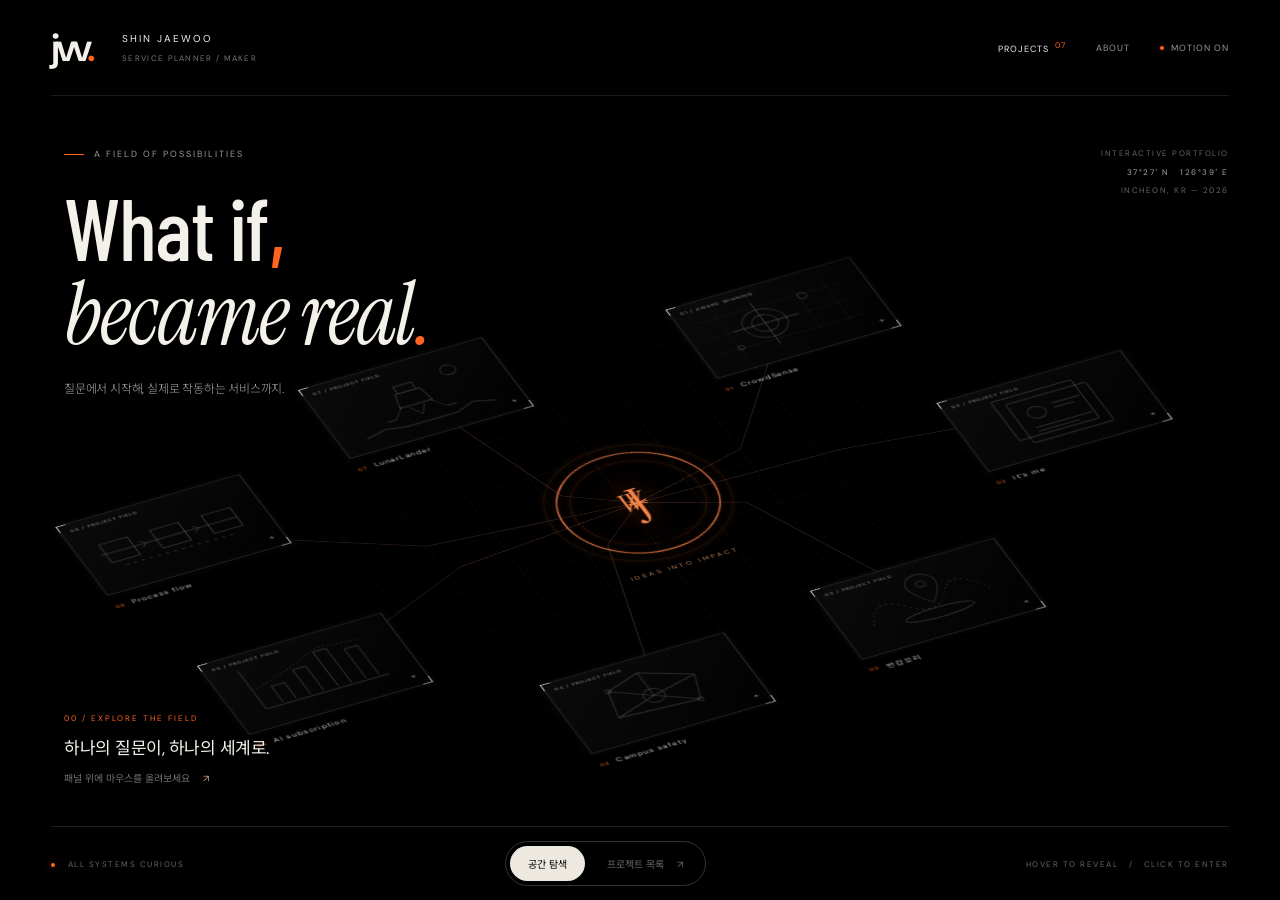
==== index.html @ 548f3f2b "Update monogram to jvv" ====
<!doctype html>
<html lang="ko">
<head><meta charset="UTF-8"><meta name="viewport" content="width=device-width,initial-scale=1"><meta name="theme-color" content="#000000"><meta name="description" content="신재우의 서비스 기획 세계. 질문에서 시작해 실제 서비스로 연결되는 일곱 개의 프로젝트."><title>JAEWOO — Field of possibilities</title><link rel="stylesheet" href="./style.css"></head>
<body>
<header><a class="identity" href="./" aria-label="신재우 홈">jvv<span class="identity-dot">.</span></a><div class="nameplate">SHIN JAEWOO<span>SERVICE PLANNER / MAKER</span></div><nav><button class="nav-active" id="world-button">PROJECTS <sup>07</sup></button><button id="about-button">ABOUT</button><button id="motion" aria-label="애니메이션 일시정지" aria-pressed="false"><i></i><span>MOTION ON</span></button></nav></header>
<main id="universe">
<div class="intro"><p class="eyebrow"><span></span> A FIELD OF POSSIBILITIES</p><h1>What if<span class="comma">,</span><br><em>became real<span class="period">.</span></em></h1><p class="intro-ko">질문에서 시작해, 실제로 작동하는 서비스까지.</p></div>
<div class="world-meta"><span>INTERACTIVE PORTFOLIO</span><b>37°27′ N &nbsp; 126°39′ E</b><span>INCHEON, KR — 2026</span></div>
<div class="spatial-scene" id="spatial-scene" aria-label="일곱 프로젝트가 연결된 공간. 프로젝트에 마우스를 올리거나 선택해 탐색하세요.">
<div class="scene-camera"><div class="floor" id="floor"><div class="floor-grid"></div><svg class="connections" viewBox="0 0 1400 900" aria-hidden="true"></svg><div class="core" aria-hidden="true"><div class="core-ring ring-a"></div><div class="core-ring ring-b"></div><div class="core-ring ring-c"></div><div class="core-center">J<span>W</span></div><div class="core-caption">IDEAS INTO IMPACT</div></div><div id="nodes"></div></div></div>
<div class="scene-vignette" aria-hidden="true"></div>
</div>
<div class="hover-caption" aria-live="polite"><span class="caption-index">00 / EXPLORE THE FIELD</span><span class="caption-title">하나의 질문이, 하나의 세계로.</span><span class="caption-help">패널 위에 마우스를 올려보세요 <b>↗</b></span></div>
<div class="world-bottom"><span class="coordinate"><i></i> ALL SYSTEMS CURIOUS</span><div class="view-switch" aria-label="프로젝트 보기"><button class="selected" id="spatial-view" aria-pressed="true">공간 탐색</button><button id="index-view" aria-pressed="false">프로젝트 목록 <span>↗</span></button></div><span class="bottom-note">HOVER TO REVEAL &nbsp; / &nbsp; CLICK TO ENTER</span></div>
<section id="index-panel" hidden aria-label="프로젝트 목록"><div class="index-heading"><span>SELECT A WORLD</span><span>07 PROJECTS</span></div><div id="index-list"></div></section>
</main>
<dialog id="project-dialog"><div class="dialog-top"><a class="identity" href="./" aria-label="홈">jvv<span class="identity-dot">.</span></a><span id="detail-channel"></span><button class="close" aria-label="프로젝트 닫기">CLOSE <b>×</b></button></div><div class="detail-layout"><div class="detail-visual"><div class="detail-screen"><canvas id="detail-canvas" width="960" height="540" aria-label="프로젝트 모션 데모"></canvas></div><span class="detail-visual-caption">PROJECT MOTION STUDY <span>ILLUSTRATIVE DEMO · 재구성된 화면</span></span></div><div class="detail-content"><span id="detail-status"></span><h2 id="detail-title"></h2><p id="detail-question"></p><p id="detail-description"></p><div id="detail-metric"></div><div id="detail-tags"></div><a id="detail-link" target="_blank" rel="noopener noreferrer">프로젝트 전체 기록 읽기 <span>↗</span></a></div></div><div class="detail-bottom"><button id="prev-project">← PREVIOUS</button><span id="detail-count"></span><button id="next-project">NEXT WORLD →</button></div></dialog>
<dialog id="about-dialog"><button class="close" aria-label="소개 닫기">CLOSE <b>×</b></button><p class="eyebrow">THE MIND BEHIND THE FIELD</p><h2>질문하는 기획자.<br><em>끝까지 만드는 사람.</em></h2><p>신재우 · 인하대학교 산업경영공학과</p><p>데이터로 문제를 정의하고, 서비스로 답을 만듭니다.<br>기획과 설계에서 개발, 배포, 운영까지.<br>사용자에게 닿는 순간까지 직접 이어갑니다.</p><div class="about-process">DEFINE <span>↗</span> DESIGN <span>↗</span> BUILD <span>↗</span> LEARN</div></dialog>
<script src="./scenes.js"></script><script src="./app.js"></script>
</body></html>
---- style.css ----
@import url('https://fonts.googleapis.com/css2?family=Barlow+Condensed:wght@400;500;600;700&family=DM+Sans:wght@400;500;600;700&family=Instrument+Serif:ital@0;1&family=Noto+Sans+KR:wght@300;400;500;600&display=swap');
:root{--orange:#ff651f;--gold:#dfb777;--white:#f4f1eb;--muted:#777;--world-scale:1;--rx:0deg;--ry:0deg}*{box-sizing:border-box}body{margin:0;background:#000;color:var(--white);font-family:'DM Sans','Noto Sans KR',sans-serif;overflow:hidden}button,a{-webkit-tap-highlight-color:transparent}button{color:inherit;font:inherit;cursor:pointer}button:focus-visible,a:focus-visible{outline:1px solid var(--orange);outline-offset:6px}button{background:none;border:0}a{color:inherit;text-decoration:none}::selection{background:var(--orange);color:#000}[hidden]{display:none!important}header{height:96px;position:absolute;top:0;left:4%;right:4%;display:flex;align-items:center;z-index:30;border-bottom:1px solid #ffffff19}.identity{font-family:'DM Sans',sans-serif;font-size:39px;letter-spacing:-4px;font-weight:600;line-height:1}.identity-star{font-size:30px;display:inline-block;position:relative;top:2px;margin:0 1px}.identity-dot{color:var(--orange)}.nameplate{font-size:10px;letter-spacing:2px;margin-left:30px}.nameplate span{font-size:8px;letter-spacing:1.3px;display:block;color:#777;margin-top:8px}nav{display:flex;align-items:center;gap:30px;margin-left:auto}nav button{font-size:9px;letter-spacing:1px;padding:10px 0;color:#999}nav .nav-active{color:#eee}nav sup{color:var(--orange);font-size:8px;margin-left:3px}#motion{display:flex;align-items:center;gap:7px}#motion i,.coordinate i{display:inline-block;width:4px;height:4px;border-radius:50%;background:var(--orange);box-shadow:0 0 8px #ff651f88}#universe{height:100svh;min-height:700px;position:relative;overflow:hidden}.intro{position:absolute;top:139px;left:5%;z-index:5;pointer-events:none}.eyebrow{font-size:9px;letter-spacing:2px;color:#999;display:flex;align-items:center;gap:10px}.eyebrow>span{height:1px;width:20px;background:var(--orange)}h1{font-family:'Barlow Condensed',sans-serif;font-size:clamp(65px,6.8vw,112px);line-height:.95;font-weight:500;letter-spacing:-1.5px;margin:25px 0 19px}h1 em{font-family:'Instrument Serif',serif;font-weight:400;letter-spacing:-2px}.comma,.period{color:var(--orange)}.intro-ko{font-weight:300;font-size:12px;letter-spacing:-.2px;color:#aaa;margin-top:23px}.world-meta{position:absolute;right:4%;top:148px;display:flex;flex-direction:column;gap:8px;font-size:8px;letter-spacing:1.5px;z-index:5;text-align:right;color:#666}.world-meta b{font-weight:400;color:#a7a7a7}.spatial-scene{position:absolute;inset:165px -6% 55px;perspective:1600px;overflow:visible}.scene-camera{position:absolute;inset:0;transform:translate(var(--camera-x,0px),var(--camera-y,0px));transition:transform .9s cubic-bezier(.2,.8,.2,1)}.floor{position:absolute;left:50%;top:50%;width:1400px;height:900px;margin:-450px 0 0 -700px;transform-style:preserve-3d;transform:scale(var(--world-scale)) rotateX(calc(52deg + var(--rx))) rotateZ(calc(-25deg + var(--ry)));transition:transform 1s cubic-bezier(.2,.75,.2,1)}.floor-grid{position:absolute;inset:-250px;pointer-events:none;background-image:linear-gradient(#fff 1px,transparent 1px),linear-gradient(90deg,#fff 1px,transparent 1px);background-size:85px 85px;opacity:.028;mask-image:radial-gradient(ellipse,#000 10%,transparent 65%)}.connections{position:absolute;inset:0;width:100%;height:100%;overflow:visible;pointer-events:none}.connections .track{fill:none;stroke:#674031;stroke-width:1;opacity:.65}.connections .pulse{fill:none;stroke:#ff8b4a;stroke-width:1.8;stroke-dasharray:12 610;animation:travel 9s linear infinite;opacity:.8}.connections circle{fill:#ff8240}.core{position:absolute;left:600px;top:345px;width:200px;height:200px;transform-style:preserve-3d}.core-ring{position:absolute;inset:0;border:1px solid #d6642980;border-radius:50%;box-shadow:0 0 12px #fc6b1a18,inset 0 0 14px #f9771212}.ring-a{transform:translateZ(10px);border-width:2px;border-color:#e57747}.ring-b{inset:17px;transform:translateZ(24px);border-style:dashed;animation:core-spin 70s linear infinite}.ring-c{inset:-15px;border-color:#b76b3840;transform:translateZ(3px)}.core-center{position:absolute;inset:35px;display:grid;place-content:center;font-family:'Instrument Serif';font-size:74px;line-height:.65;color:#f7884b;transform:translateZ(30px);text-shadow:0 0 45px #f7621f88}.core-center span{position:absolute;top:47px;left:41px;font-size:47px;font-style:italic}.core-caption{position:absolute;bottom:-40px;left:0;right:0;font-size:10px;letter-spacing:3px;text-align:center;color:#b77752}#nodes{position:absolute;inset:0;transform-style:preserve-3d}.node{position:absolute;width:246px;height:149px;transform-style:preserve-3d;z-index:1}.node.is-active{z-index:20}.node-trigger{position:absolute;inset:0;padding:0;transform-style:preserve-3d;outline-offset:12px!important}.node-base{position:absolute;inset:0;background:linear-gradient(135deg,#0b0b0b,#020202);border:1px solid #ffffff35;box-shadow:0 0 0 6px #ffffff03,inset 0 0 25px #ffffff03;transition:border-color .4s,box-shadow .4s;transform-style:preserve-3d}.node-base:before,.node-base:after{content:'';position:absolute;width:12px;height:12px;border-color:#a5a5a5}.node-base:before{top:-1px;left:-1px;border-top:1px solid;border-left:1px solid}.node-base:after{right:-1px;bottom:-1px;border-right:1px solid;border-bottom:1px solid}.base-art{position:absolute;inset:20px;opacity:.45;overflow:hidden}.base-art svg{width:100%;height:100%;fill:none;stroke:#b3a89e;stroke-width:1}.base-label{position:absolute;left:0;bottom:-31px;display:flex;align-items:center;gap:10px;white-space:nowrap;color:#c8c4bf;letter-spacing:1.2px;font-size:11px;text-shadow:0 2px #000}.base-label small{font-size:8px;color:var(--orange)}.base-status{position:absolute;left:12px;top:10px;font-size:7px;letter-spacing:1.3px;color:#a8a099}.base-corner{position:absolute;bottom:10px;right:12px;color:#8f7b6e;font-size:14px}.hologram{position:absolute;inset:0;transform-style:preserve-3d;transform-origin:center bottom;transform:translateZ(1px);opacity:0;transition:transform .65s cubic-bezier(.17,.85,.22,1),opacity .3s;pointer-events:none}.hologram-screen{position:absolute;inset:0;border:1px solid #ffb16d88;background:#000;box-shadow:0 0 25px #ff701d26,0 0 1px 1px #ffc38a55;overflow:hidden}.hologram-screen:after{content:'';position:absolute;inset:0;background:linear-gradient(transparent 49%,#ffffff05 50%,transparent 51%);background-size:100% 4px;box-shadow:inset 0 0 25px #ff94391a;pointer-events:none}.hologram canvas{width:100%;height:100%;display:block}.holo-top{position:absolute;top:-19px;left:0;right:0;font-size:7px;letter-spacing:1.4px;display:flex;justify-content:space-between;color:#fbc395}.holo-top b{font-weight:400}.holo-bottom{position:absolute;bottom:-21px;left:0;color:#eeb790;font-size:8px;letter-spacing:1px}.beam{position:absolute;inset:0;background:linear-gradient(transparent,#ff7d2514);clip-path:polygon(5% 0,95% 0,75% 100%,25% 100%);transform-origin:bottom;transform:rotateX(-75deg) scaleY(1.5);opacity:0;transition:opacity .5s;pointer-events:none;filter:blur(1px)}.node.is-active .hologram{opacity:1;transform:translateZ(135px) rotateZ(25deg) rotateX(-45deg) scale(1.3)}.node.is-active .beam{opacity:1}.node.is-active .node-base{border-color:#ff9858;box-shadow:0 0 28px #fb681523,inset 0 0 25px #ff7f2412}.node.is-active .base-label{color:#ffb780}.node.is-active .base-art{opacity:.85}.scene-vignette{position:absolute;inset:0;pointer-events:none;background:linear-gradient(to bottom,#000 0,transparent 18%,transparent 90%,#000);z-index:25}.hover-caption{position:absolute;left:5%;bottom:115px;display:flex;flex-direction:column;gap:11px;z-index:28;pointer-events:none}.caption-index{font-size:8px;letter-spacing:2px;color:var(--orange)}.caption-title{font-size:17px;font-weight:400;letter-spacing:-.5px}.caption-help{font-size:10px;color:#707070}.caption-help b{margin-left:10px;color:#c6a184;font-weight:400}.world-bottom{position:absolute;bottom:0;left:4%;right:4%;height:74px;display:flex;justify-content:space-between;align-items:center;border-top:1px solid #ffffff20;z-index:28}.coordinate,.bottom-note{font-size:8px;letter-spacing:1.5px;color:#666}.coordinate i{margin-right:9px}.view-switch{display:flex;border:1px solid #333;border-radius:30px;padding:4px;gap:4px;background:#000}.view-switch button{padding:10px 18px;border-radius:22px;color:#666;font-size:10px}.view-switch .selected{background:#eee9e0;color:#000}.view-switch button span{margin-left:10px}.world-bottom .bottom-note{text-align:right}#index-panel{position:absolute;inset:120px 5% 100px;z-index:26;background:#000;overflow:auto;padding:20px 0}.index-heading{display:flex;justify-content:space-between;color:#777;letter-spacing:2px;font-size:9px;padding-bottom:30px}.index-row{border-top:1px solid #252525;width:100%;display:grid;grid-template-columns:60px 1fr 180px 30px;text-align:left;align-items:center;padding:23px 0;transition:padding .3s,color .3s}.index-row:hover{padding-left:15px;color:var(--orange)}.index-row small{color:var(--orange);font-size:10px}.index-row strong{font-size:clamp(20px,2.5vw,35px);font-weight:400;letter-spacing:-1px}.index-row em{font-style:normal;font-size:10px;color:#777}.index-row>span{text-align:right;font-size:24px}.world-enter .intro{animation:intro-in 1.4s .1s both}.world-enter .node{animation:node-in 1.4s both;animation-delay:calc(.35s + var(--i)*.08s)}.world-enter .core{animation:node-in 1.6s .2s both}dialog{border:1px solid #292929;color:var(--white);background:#000;padding:0;max-width:none;max-height:none}dialog::backdrop{background:#000c;backdrop-filter:blur(15px)}#project-dialog{width:100vw;height:100svh;margin:0;inset:0;border:0}dialog[open]{animation:dialog-in .55s cubic-bezier(.2,.8,.2,1)}.dialog-top{height:96px;display:flex;justify-content:space-between;align-items:center;margin:0 4%;border-bottom:1px solid #292929}.dialog-top>span{font-size:9px;color:#999;letter-spacing:2px}.close{display:flex;align-items:center;gap:20px;letter-spacing:1.5px;font-size:9px;padding:12px 0}.close b{font-size:27px;font-weight:300}.detail-layout{display:grid;grid-template-columns:1.35fr 1fr;align-items:center;gap:7%;padding:8vh 6%;min-height:calc(100svh - 185px)}.detail-visual{perspective:1100px}.detail-screen{aspect-ratio:16/9;transform:rotateY(8deg) rotateX(2deg);border:1px solid #dca06a77;box-shadow:0 0 70px #ff721b12,12px 15px 0 -14px #e28e51;position:relative}.detail-screen:after{content:'';position:absolute;left:8%;right:8%;bottom:-55px;height:1px;background:#f7924988;box-shadow:0 -25px 70px 20px #ff791b12}.detail-screen canvas{width:100%;height:100%;display:block}.detail-visual-caption{font-size:8px;color:#c08e65;letter-spacing:1px;margin-top:80px;display:flex;justify-content:space-between}.detail-visual-caption span{color:#666;font-size:7px}#detail-status{font-size:10px;color:var(--gold);border-left:1px solid var(--gold);padding-left:10px}#detail-title{font-family:'Barlow Condensed','Noto Sans KR',sans-serif;font-size:clamp(32px,4vw,64px);font-weight:500;line-height:1.2;margin:24px 0;letter-spacing:-1.5px}#detail-question{font-size:15px;color:#f0ab76;line-height:1.8}#detail-description{font-size:12px;line-height:2;color:#999}#detail-metric{border-top:1px solid #2a2a2a;margin-top:30px;padding-top:23px;font-size:10px;color:#aaa;line-height:2}#detail-metric strong{display:block;font-size:40px;color:#f4e4d0;font-family:'Barlow Condensed';font-weight:400;line-height:1.3;margin-bottom:8px}#detail-tags{display:flex;gap:12px;flex-wrap:wrap;font-size:9px;color:#777;margin-top:19px}#detail-link{display:flex;justify-content:space-between;padding:17px 0;border-bottom:1px solid #905c34;font-size:12px;margin-top:30px;color:#f5c09b}#detail-link span{font-size:20px}.detail-bottom{height:78px;border-top:1px solid #252525;display:flex;justify-content:space-between;align-items:center;margin:0 4%;color:#777;font-size:9px;letter-spacing:2px}.detail-bottom button{font-size:9px;letter-spacing:1.5px}.detail-bottom button:hover{color:var(--orange)}#about-dialog{width:min(800px,90vw);padding:65px}#about-dialog .close{position:absolute;top:20px;right:30px}#about-dialog h2{font-size:39px;letter-spacing:-2px;line-height:1.5;font-weight:400;margin:35px 0}#about-dialog h2 em{font-style:normal;color:var(--orange)}#about-dialog>p:not(.eyebrow){font-size:13px;line-height:2.2;color:#999}.about-process{margin-top:40px;font-size:10px;letter-spacing:1.5px;display:flex;justify-content:space-between}.about-process span{color:var(--orange)}body.paused *,body.paused *:before,body.paused *:after{animation-play-state:paused!important}body.paused .floor,body.paused .hologram{transition:none}
@keyframes travel{to{stroke-dashoffset:-1244}}@keyframes core-spin{to{transform:translateZ(24px) rotateZ(360deg)}}@keyframes intro-in{from{opacity:0;transform:translateY(20px);filter:blur(5px)}to{opacity:1;transform:none;filter:none}}@keyframes node-in{from{opacity:0;translate:0 80px;filter:blur(4px)}to{opacity:1;translate:0 0;filter:none}}@keyframes dialog-in{from{opacity:0;transform:scale(.95);filter:blur(8px)}to{opacity:1;transform:scale(1);filter:none}}
@media(min-width:1700px){.spatial-scene{inset:190px 0 60px}.intro{top:160px}}@media(max-width:1100px){.intro{top:130px}h1{font-size:76px}.world-meta{font-size:7px}.spatial-scene{inset:200px -12% 80px}.detail-layout{gap:5%;padding:8vh 5%}.nameplate{margin-left:23px}.bottom-note{font-size:7px}.hover-caption{bottom:112px}}
@media(max-width:700px){header{height:76px;left:6%;right:6%}.identity{font-size:32px}.identity-star{font-size:25px}.nameplate{font-size:8px;letter-spacing:1px;margin-left:18px}.nameplate span{font-size:6px;letter-spacing:.5px;margin-top:5px}nav{gap:16px}nav button{font-size:8px;letter-spacing:0}nav #world-button{display:none}#motion{gap:5px}#motion span{font-size:7px}.intro{top:112px;left:7%}.eyebrow{font-size:7px;letter-spacing:1.5px}h1{font-size:67px;margin-top:19px;line-height:.98}.intro-ko{font-size:10px;margin-top:17px}.world-meta{display:none}#universe{min-height:740px}.spatial-scene{inset:260px -15% 120px;perspective:1000px}.floor{transform:scale(var(--world-scale)) rotateX(39deg) rotateZ(-25deg)}.node.is-active .hologram{transform:translateZ(165px) rotateZ(25deg) rotateX(-35deg) scale(1.6)}.floor-grid{opacity:.045}.base-label{font-size:20px;bottom:-39px;letter-spacing:0}.base-label small{font-size:14px}.base-status{font-size:11px}.hover-caption{left:7%;bottom:100px;gap:8px}.caption-index{font-size:7px}.caption-title{font-size:14px}.caption-help{font-size:9px}.world-bottom{height:75px;left:6%;right:6%}.coordinate{font-size:6px;letter-spacing:.5px}.coordinate i{margin-right:5px}.bottom-note{display:none}.view-switch button{font-size:9px;padding:9px 13px}.view-switch{gap:0}.index-row{grid-template-columns:30px 1fr 23px;padding:23px 0}.index-row em{display:none}.index-row strong{font-size:23px}.index-heading{font-size:8px}#index-panel{inset:105px 7% 90px}.detail-layout{display:flex;flex-direction:column;gap:45px;padding:40px 7%}.detail-visual{width:100%}.detail-screen{transform:rotateY(4deg)}.detail-visual-caption{margin-top:25px;font-size:6px;letter-spacing:0}.detail-visual-caption span{font-size:6px}.detail-screen:after{bottom:-13px}.detail-content{width:100%}#detail-title{font-size:40px;margin:17px 0}#detail-question{font-size:14px}#detail-description{font-size:12px}.dialog-top{height:75px}.dialog-top>span{font-size:6px;letter-spacing:.5px}.close{gap:9px;font-size:8px}#project-dialog{overflow-y:auto}.detail-bottom{height:70px}.detail-bottom button{font-size:8px}#detail-metric{margin-top:20px;padding-top:18px}#detail-metric strong{font-size:35px}#about-dialog{padding:55px 27px 35px}#about-dialog h2{font-size:28px;letter-spacing:-1.4px}.about-process{font-size:8px;letter-spacing:0}}
@media(prefers-reduced-motion:reduce){*,*:before,*:after{animation:none!important;transition:none!important}}

/* The preview is projected above the floor, keeping its original film aspect ratio. */
.node.is-active .hologram{opacity:0}.node.is-active .beam{opacity:0}#floating-holo{position:absolute;z-index:27;pointer-events:none;opacity:0;transform:translateY(85px) scale(.73);transform-origin:center bottom;transition:opacity .22s,transform .6s cubic-bezier(.18,.85,.23,1);perspective:1000px}#floating-holo.shown{opacity:1;transform:translateY(0) scale(1)}.floating-face{transform:rotateY(-7deg) rotateX(3deg);border:1px solid #d9a37199;box-shadow:0 0 30px #ff802124;background:#000;position:relative}.floating-face canvas{width:100%;aspect-ratio:16/9;display:block}.floating-label{position:absolute;top:-22px;left:0;font-size:8px;letter-spacing:1.4px;color:#d8b18c}.floating-foot{position:absolute;bottom:-23px;left:0;right:0;font-size:7px;letter-spacing:1px;color:#bf9473;display:flex;justify-content:space-between}.projection-light{position:absolute;top:80%;left:15%;width:70%;height:160px;clip-path:polygon(0 0,100% 0,65% 100%,35% 100%);background:linear-gradient(#ffb57712,#ff771a03);border-bottom:1px solid #ff9d6044;filter:blur(2px)}@media(max-width:700px){.floating-label{font-size:7px}.floating-foot{font-size:6px}.projection-light{height:95px}}
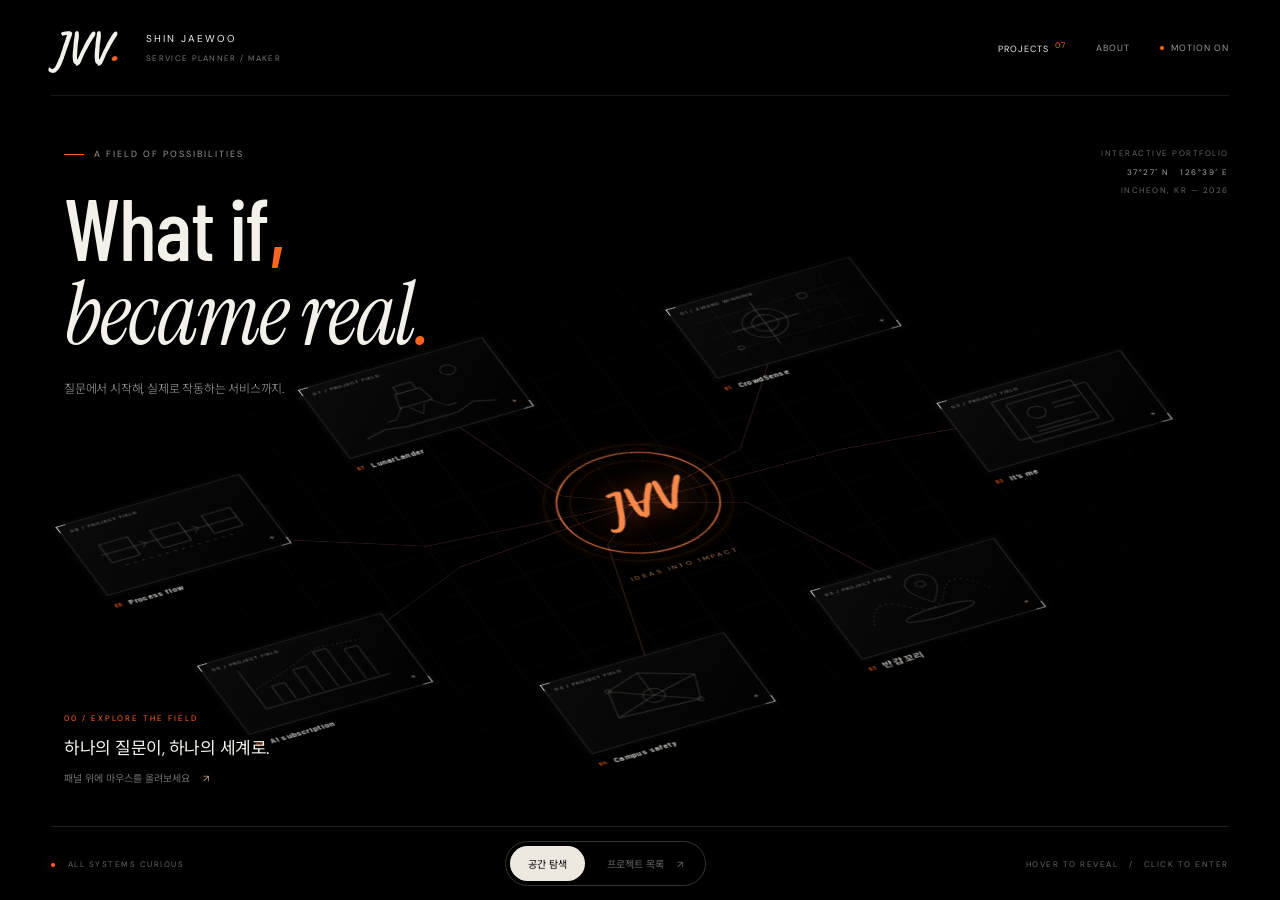
==== commit 2fcc8623: "Refine JVV branding and hover stability" ====
--- a/index.html
+++ b/index.html
@@ -2,19 +2,19 @@
 <html lang="ko">
 <head><meta charset="UTF-8"><meta name="viewport" content="width=device-width,initial-scale=1"><meta name="theme-color" content="#000000"><meta name="description" content="신재우의 서비스 기획 세계. 질문에서 시작해 실제 서비스로 연결되는 일곱 개의 프로젝트."><title>JAEWOO — Field of possibilities</title><link rel="stylesheet" href="./style.css"></head>
 <body>
-<header><a class="identity" href="./" aria-label="신재우 홈">jvv<span class="identity-dot">.</span></a><div class="nameplate">SHIN JAEWOO<span>SERVICE PLANNER / MAKER</span></div><nav><button class="nav-active" id="world-button">PROJECTS <sup>07</sup></button><button id="about-button">ABOUT</button><button id="motion" aria-label="애니메이션 일시정지" aria-pressed="false"><i></i><span>MOTION ON</span></button></nav></header>
+<header><a class="identity" href="./" aria-label="신재우 홈">JVV<span class="identity-dot">.</span></a><div class="nameplate">SHIN JAEWOO<span>SERVICE PLANNER / MAKER</span></div><nav><button class="nav-active" id="world-button">PROJECTS <sup>07</sup></button><button id="about-button">ABOUT</button><button id="motion" aria-label="애니메이션 일시정지" aria-pressed="false"><i></i><span>MOTION ON</span></button></nav></header>
 <main id="universe">
 <div class="intro"><p class="eyebrow"><span></span> A FIELD OF POSSIBILITIES</p><h1>What if<span class="comma">,</span><br><em>became real<span class="period">.</span></em></h1><p class="intro-ko">질문에서 시작해, 실제로 작동하는 서비스까지.</p></div>
 <div class="world-meta"><span>INTERACTIVE PORTFOLIO</span><b>37°27′ N &nbsp; 126°39′ E</b><span>INCHEON, KR — 2026</span></div>
 <div class="spatial-scene" id="spatial-scene" aria-label="일곱 프로젝트가 연결된 공간. 프로젝트에 마우스를 올리거나 선택해 탐색하세요.">
-<div class="scene-camera"><div class="floor" id="floor"><div class="floor-grid"></div><svg class="connections" viewBox="0 0 1400 900" aria-hidden="true"></svg><div class="core" aria-hidden="true"><div class="core-ring ring-a"></div><div class="core-ring ring-b"></div><div class="core-ring ring-c"></div><div class="core-center">J<span>W</span></div><div class="core-caption">IDEAS INTO IMPACT</div></div><div id="nodes"></div></div></div>
+<div class="scene-camera"><div class="floor" id="floor"><div class="floor-grid"></div><svg class="connections" viewBox="0 0 1400 900" aria-hidden="true"></svg><div class="core" aria-hidden="true"><div class="core-ring ring-a"></div><div class="core-ring ring-b"></div><div class="core-ring ring-c"></div><div class="core-center">JVV</div><div class="core-caption">IDEAS INTO IMPACT</div></div><div id="nodes"></div></div></div>
 <div class="scene-vignette" aria-hidden="true"></div>
 </div>
 <div class="hover-caption" aria-live="polite"><span class="caption-index">00 / EXPLORE THE FIELD</span><span class="caption-title">하나의 질문이, 하나의 세계로.</span><span class="caption-help">패널 위에 마우스를 올려보세요 <b>↗</b></span></div>
 <div class="world-bottom"><span class="coordinate"><i></i> ALL SYSTEMS CURIOUS</span><div class="view-switch" aria-label="프로젝트 보기"><button class="selected" id="spatial-view" aria-pressed="true">공간 탐색</button><button id="index-view" aria-pressed="false">프로젝트 목록 <span>↗</span></button></div><span class="bottom-note">HOVER TO REVEAL &nbsp; / &nbsp; CLICK TO ENTER</span></div>
 <section id="index-panel" hidden aria-label="프로젝트 목록"><div class="index-heading"><span>SELECT A WORLD</span><span>07 PROJECTS</span></div><div id="index-list"></div></section>
 </main>
-<dialog id="project-dialog"><div class="dialog-top"><a class="identity" href="./" aria-label="홈">jvv<span class="identity-dot">.</span></a><span id="detail-channel"></span><button class="close" aria-label="프로젝트 닫기">CLOSE <b>×</b></button></div><div class="detail-layout"><div class="detail-visual"><div class="detail-screen"><canvas id="detail-canvas" width="960" height="540" aria-label="프로젝트 모션 데모"></canvas></div><span class="detail-visual-caption">PROJECT MOTION STUDY <span>ILLUSTRATIVE DEMO · 재구성된 화면</span></span></div><div class="detail-content"><span id="detail-status"></span><h2 id="detail-title"></h2><p id="detail-question"></p><p id="detail-description"></p><div id="detail-metric"></div><div id="detail-tags"></div><a id="detail-link" target="_blank" rel="noopener noreferrer">프로젝트 전체 기록 읽기 <span>↗</span></a></div></div><div class="detail-bottom"><button id="prev-project">← PREVIOUS</button><span id="detail-count"></span><button id="next-project">NEXT WORLD →</button></div></dialog>
+<dialog id="project-dialog"><div class="dialog-top"><a class="identity" href="./" aria-label="홈">JVV<span class="identity-dot">.</span></a><span id="detail-channel"></span><button class="close" aria-label="프로젝트 닫기">CLOSE <b>×</b></button></div><div class="detail-layout"><div class="detail-visual"><div class="detail-screen"><canvas id="detail-canvas" width="960" height="540" aria-label="프로젝트 모션 데모"></canvas></div><span class="detail-visual-caption">PROJECT MOTION STUDY <span>ILLUSTRATIVE DEMO · 재구성된 화면</span></span></div><div class="detail-content"><span id="detail-status"></span><h2 id="detail-title"></h2><p id="detail-question"></p><p id="detail-description"></p><div id="detail-metric"></div><div id="detail-tags"></div><a id="detail-link" target="_blank" rel="noopener noreferrer">프로젝트 전체 기록 읽기 <span>↗</span></a></div></div><div class="detail-bottom"><button id="prev-project">← PREVIOUS</button><span id="detail-count"></span><button id="next-project">NEXT WORLD →</button></div></dialog>
 <dialog id="about-dialog"><button class="close" aria-label="소개 닫기">CLOSE <b>×</b></button><p class="eyebrow">THE MIND BEHIND THE FIELD</p><h2>질문하는 기획자.<br><em>끝까지 만드는 사람.</em></h2><p>신재우 · 인하대학교 산업경영공학과</p><p>데이터로 문제를 정의하고, 서비스로 답을 만듭니다.<br>기획과 설계에서 개발, 배포, 운영까지.<br>사용자에게 닿는 순간까지 직접 이어갑니다.</p><div class="about-process">DEFINE <span>↗</span> DESIGN <span>↗</span> BUILD <span>↗</span> LEARN</div></dialog>
 <script src="./scenes.js"></script><script src="./app.js"></script>
 </body></html>
--- a/style.css
+++ b/style.css
@@ -1,9 +1,17 @@
-@import url('https://fonts.googleapis.com/css2?family=Barlow+Condensed:wght@400;500;600;700&family=DM+Sans:wght@400;500;600;700&family=Instrument+Serif:ital@0;1&family=Noto+Sans+KR:wght@300;400;500;600&display=swap');
+@import url('https://fonts.googleapis.com/css2?family=Barlow+Condensed:wght@400;500;600;700&family=Caveat:wght@500;600;700&family=DM+Sans:wght@400;500;600;700&family=Instrument+Serif:ital@0;1&family=Noto+Sans+KR:wght@300;400;500;600&display=swap');
 :root{--orange:#ff651f;--gold:#dfb777;--white:#f4f1eb;--muted:#777;--world-scale:1;--rx:0deg;--ry:0deg}*{box-sizing:border-box}body{margin:0;background:#000;color:var(--white);font-family:'DM Sans','Noto Sans KR',sans-serif;overflow:hidden}button,a{-webkit-tap-highlight-color:transparent}button{color:inherit;font:inherit;cursor:pointer}button:focus-visible,a:focus-visible{outline:1px solid var(--orange);outline-offset:6px}button{background:none;border:0}a{color:inherit;text-decoration:none}::selection{background:var(--orange);color:#000}[hidden]{display:none!important}header{height:96px;position:absolute;top:0;left:4%;right:4%;display:flex;align-items:center;z-index:30;border-bottom:1px solid #ffffff19}.identity{font-family:'DM Sans',sans-serif;font-size:39px;letter-spacing:-4px;font-weight:600;line-height:1}.identity-star{font-size:30px;display:inline-block;position:relative;top:2px;margin:0 1px}.identity-dot{color:var(--orange)}.nameplate{font-size:10px;letter-spacing:2px;margin-left:30px}.nameplate span{font-size:8px;letter-spacing:1.3px;display:block;color:#777;margin-top:8px}nav{display:flex;align-items:center;gap:30px;margin-left:auto}nav button{font-size:9px;letter-spacing:1px;padding:10px 0;color:#999}nav .nav-active{color:#eee}nav sup{color:var(--orange);font-size:8px;margin-left:3px}#motion{display:flex;align-items:center;gap:7px}#motion i,.coordinate i{display:inline-block;width:4px;height:4px;border-radius:50%;background:var(--orange);box-shadow:0 0 8px #ff651f88}#universe{height:100svh;min-height:700px;position:relative;overflow:hidden}.intro{position:absolute;top:139px;left:5%;z-index:5;pointer-events:none}.eyebrow{font-size:9px;letter-spacing:2px;color:#999;display:flex;align-items:center;gap:10px}.eyebrow>span{height:1px;width:20px;background:var(--orange)}h1{font-family:'Barlow Condensed',sans-serif;font-size:clamp(65px,6.8vw,112px);line-height:.95;font-weight:500;letter-spacing:-1.5px;margin:25px 0 19px}h1 em{font-family:'Instrument Serif',serif;font-weight:400;letter-spacing:-2px}.comma,.period{color:var(--orange)}.intro-ko{font-weight:300;font-size:12px;letter-spacing:-.2px;color:#aaa;margin-top:23px}.world-meta{position:absolute;right:4%;top:148px;display:flex;flex-direction:column;gap:8px;font-size:8px;letter-spacing:1.5px;z-index:5;text-align:right;color:#666}.world-meta b{font-weight:400;color:#a7a7a7}.spatial-scene{position:absolute;inset:165px -6% 55px;perspective:1600px;overflow:visible}.scene-camera{position:absolute;inset:0;transform:translate(var(--camera-x,0px),var(--camera-y,0px));transition:transform .9s cubic-bezier(.2,.8,.2,1)}.floor{position:absolute;left:50%;top:50%;width:1400px;height:900px;margin:-450px 0 0 -700px;transform-style:preserve-3d;transform:scale(var(--world-scale)) rotateX(calc(52deg + var(--rx))) rotateZ(calc(-25deg + var(--ry)));transition:transform 1s cubic-bezier(.2,.75,.2,1)}.floor-grid{position:absolute;inset:-250px;pointer-events:none;background-image:linear-gradient(#fff 1px,transparent 1px),linear-gradient(90deg,#fff 1px,transparent 1px);background-size:85px 85px;opacity:.028;mask-image:radial-gradient(ellipse,#000 10%,transparent 65%)}.connections{position:absolute;inset:0;width:100%;height:100%;overflow:visible;pointer-events:none}.connections .track{fill:none;stroke:#674031;stroke-width:1;opacity:.65}.connections .pulse{fill:none;stroke:#ff8b4a;stroke-width:1.8;stroke-dasharray:12 610;animation:travel 9s linear infinite;opacity:.8}.connections circle{fill:#ff8240}.core{position:absolute;left:600px;top:345px;width:200px;height:200px;transform-style:preserve-3d}.core-ring{position:absolute;inset:0;border:1px solid #d6642980;border-radius:50%;box-shadow:0 0 12px #fc6b1a18,inset 0 0 14px #f9771212}.ring-a{transform:translateZ(10px);border-width:2px;border-color:#e57747}.ring-b{inset:17px;transform:translateZ(24px);border-style:dashed;animation:core-spin 70s linear infinite}.ring-c{inset:-15px;border-color:#b76b3840;transform:translateZ(3px)}.core-center{position:absolute;inset:35px;display:grid;place-content:center;font-family:'Instrument Serif';font-size:74px;line-height:.65;color:#f7884b;transform:translateZ(30px);text-shadow:0 0 45px #f7621f88}.core-center span{position:absolute;top:47px;left:41px;font-size:47px;font-style:italic}.core-caption{position:absolute;bottom:-40px;left:0;right:0;font-size:10px;letter-spacing:3px;text-align:center;color:#b77752}#nodes{position:absolute;inset:0;transform-style:preserve-3d}.node{position:absolute;width:246px;height:149px;transform-style:preserve-3d;z-index:1}.node.is-active{z-index:20}.node-trigger{position:absolute;inset:0;padding:0;transform-style:preserve-3d;outline-offset:12px!important}.node-base{position:absolute;inset:0;background:linear-gradient(135deg,#0b0b0b,#020202);border:1px solid #ffffff35;box-shadow:0 0 0 6px #ffffff03,inset 0 0 25px #ffffff03;transition:border-color .4s,box-shadow .4s;transform-style:preserve-3d}.node-base:before,.node-base:after{content:'';position:absolute;width:12px;height:12px;border-color:#a5a5a5}.node-base:before{top:-1px;left:-1px;border-top:1px solid;border-left:1px solid}.node-base:after{right:-1px;bottom:-1px;border-right:1px solid;border-bottom:1px solid}.base-art{position:absolute;inset:20px;opacity:.45;overflow:hidden}.base-art svg{width:100%;height:100%;fill:none;stroke:#b3a89e;stroke-width:1}.base-label{position:absolute;left:0;bottom:-31px;display:flex;align-items:center;gap:10px;white-space:nowrap;color:#c8c4bf;letter-spacing:1.2px;font-size:11px;text-shadow:0 2px #000}.base-label small{font-size:8px;color:var(--orange)}.base-status{position:absolute;left:12px;top:10px;font-size:7px;letter-spacing:1.3px;color:#a8a099}.base-corner{position:absolute;bottom:10px;right:12px;color:#8f7b6e;font-size:14px}.hologram{position:absolute;inset:0;transform-style:preserve-3d;transform-origin:center bottom;transform:translateZ(1px);opacity:0;transition:transform .65s cubic-bezier(.17,.85,.22,1),opacity .3s;pointer-events:none}.hologram-screen{position:absolute;inset:0;border:1px solid #ffb16d88;background:#000;box-shadow:0 0 25px #ff701d26,0 0 1px 1px #ffc38a55;overflow:hidden}.hologram-screen:after{content:'';position:absolute;inset:0;background:linear-gradient(transparent 49%,#ffffff05 50%,transparent 51%);background-size:100% 4px;box-shadow:inset 0 0 25px #ff94391a;pointer-events:none}.hologram canvas{width:100%;height:100%;display:block}.holo-top{position:absolute;top:-19px;left:0;right:0;font-size:7px;letter-spacing:1.4px;display:flex;justify-content:space-between;color:#fbc395}.holo-top b{font-weight:400}.holo-bottom{position:absolute;bottom:-21px;left:0;color:#eeb790;font-size:8px;letter-spacing:1px}.beam{position:absolute;inset:0;background:linear-gradient(transparent,#ff7d2514);clip-path:polygon(5% 0,95% 0,75% 100%,25% 100%);transform-origin:bottom;transform:rotateX(-75deg) scaleY(1.5);opacity:0;transition:opacity .5s;pointer-events:none;filter:blur(1px)}.node.is-active .hologram{opacity:1;transform:translateZ(135px) rotateZ(25deg) rotateX(-45deg) scale(1.3)}.node.is-active .beam{opacity:1}.node.is-active .node-base{border-color:#ff9858;box-shadow:0 0 28px #fb681523,inset 0 0 25px #ff7f2412}.node.is-active .base-label{color:#ffb780}.node.is-active .base-art{opacity:.85}.scene-vignette{position:absolute;inset:0;pointer-events:none;background:linear-gradient(to bottom,#000 0,transparent 18%,transparent 90%,#000);z-index:25}.hover-caption{position:absolute;left:5%;bottom:115px;display:flex;flex-direction:column;gap:11px;z-index:28;pointer-events:none}.caption-index{font-size:8px;letter-spacing:2px;color:var(--orange)}.caption-title{font-size:17px;font-weight:400;letter-spacing:-.5px}.caption-help{font-size:10px;color:#707070}.caption-help b{margin-left:10px;color:#c6a184;font-weight:400}.world-bottom{position:absolute;bottom:0;left:4%;right:4%;height:74px;display:flex;justify-content:space-between;align-items:center;border-top:1px solid #ffffff20;z-index:28}.coordinate,.bottom-note{font-size:8px;letter-spacing:1.5px;color:#666}.coordinate i{margin-right:9px}.view-switch{display:flex;border:1px solid #333;border-radius:30px;padding:4px;gap:4px;background:#000}.view-switch button{padding:10px 18px;border-radius:22px;color:#666;font-size:10px}.view-switch .selected{background:#eee9e0;color:#000}.view-switch button span{margin-left:10px}.world-bottom .bottom-note{text-align:right}#index-panel{position:absolute;inset:120px 5% 100px;z-index:26;background:#000;overflow:auto;padding:20px 0}.index-heading{display:flex;justify-content:space-between;color:#777;letter-spacing:2px;font-size:9px;padding-bottom:30px}.index-row{border-top:1px solid #252525;width:100%;display:grid;grid-template-columns:60px 1fr 180px 30px;text-align:left;align-items:center;padding:23px 0;transition:padding .3s,color .3s}.index-row:hover{padding-left:15px;color:var(--orange)}.index-row small{color:var(--orange);font-size:10px}.index-row strong{font-size:clamp(20px,2.5vw,35px);font-weight:400;letter-spacing:-1px}.index-row em{font-style:normal;font-size:10px;color:#777}.index-row>span{text-align:right;font-size:24px}.world-enter .intro{animation:intro-in 1.4s .1s both}.world-enter .node{animation:node-in 1.4s both;animation-delay:calc(.35s + var(--i)*.08s)}.world-enter .core{animation:node-in 1.6s .2s both}dialog{border:1px solid #292929;color:var(--white);background:#000;padding:0;max-width:none;max-height:none}dialog::backdrop{background:#000c;backdrop-filter:blur(15px)}#project-dialog{width:100vw;height:100svh;margin:0;inset:0;border:0}dialog[open]{animation:dialog-in .55s cubic-bezier(.2,.8,.2,1)}.dialog-top{height:96px;display:flex;justify-content:space-between;align-items:center;margin:0 4%;border-bottom:1px solid #292929}.dialog-top>span{font-size:9px;color:#999;letter-spacing:2px}.close{display:flex;align-items:center;gap:20px;letter-spacing:1.5px;font-size:9px;padding:12px 0}.close b{font-size:27px;font-weight:300}.detail-layout{display:grid;grid-template-columns:1.35fr 1fr;align-items:center;gap:7%;padding:8vh 6%;min-height:calc(100svh - 185px)}.detail-visual{perspective:1100px}.detail-screen{aspect-ratio:16/9;transform:rotateY(8deg) rotateX(2deg);border:1px solid #dca06a77;box-shadow:0 0 70px #ff721b12,12px 15px 0 -14px #e28e51;position:relative}.detail-screen:after{content:'';position:absolute;left:8%;right:8%;bottom:-55px;height:1px;background:#f7924988;box-shadow:0 -25px 70px 20px #ff791b12}.detail-screen canvas{width:100%;height:100%;display:block}.detail-visual-caption{font-size:8px;color:#c08e65;letter-spacing:1px;margin-top:80px;display:flex;justify-content:space-between}.detail-visual-caption span{color:#666;font-size:7px}#detail-status{font-size:10px;color:var(--gold);border-left:1px solid var(--gold);padding-left:10px}#detail-title{font-family:'Barlow Condensed','Noto Sans KR',sans-serif;font-size:clamp(32px,4vw,64px);font-weight:500;line-height:1.2;margin:24px 0;letter-spacing:-1.5px}#detail-question{font-size:15px;color:#f0ab76;line-height:1.8}#detail-description{font-size:12px;line-height:2;color:#999}#detail-metric{border-top:1px solid #2a2a2a;margin-top:30px;padding-top:23px;font-size:10px;color:#aaa;line-height:2}#detail-metric strong{display:block;font-size:40px;color:#f4e4d0;font-family:'Barlow Condensed';font-weight:400;line-height:1.3;margin-bottom:8px}#detail-tags{display:flex;gap:12px;flex-wrap:wrap;font-size:9px;color:#777;margin-top:19px}#detail-link{display:flex;justify-content:space-between;padding:17px 0;border-bottom:1px solid #905c34;font-size:12px;margin-top:30px;color:#f5c09b}#detail-link span{font-size:20px}.detail-bottom{height:78px;border-top:1px solid #252525;display:flex;justify-content:space-between;align-items:center;margin:0 4%;color:#777;font-size:9px;letter-spacing:2px}.detail-bottom button{font-size:9px;letter-spacing:1.5px}.detail-bottom button:hover{color:var(--orange)}#about-dialog{width:min(800px,90vw);padding:65px}#about-dialog .close{position:absolute;top:20px;right:30px}#about-dialog h2{font-size:39px;letter-spacing:-2px;line-height:1.5;font-weight:400;margin:35px 0}#about-dialog h2 em{font-style:normal;color:var(--orange)}#about-dialog>p:not(.eyebrow){font-size:13px;line-height:2.2;color:#999}.about-process{margin-top:40px;font-size:10px;letter-spacing:1.5px;display:flex;justify-content:space-between}.about-process span{color:var(--orange)}body.paused *,body.paused *:before,body.paused *:after{animation-play-state:paused!important}body.paused .floor,body.paused .hologram{transition:none}
 @keyframes travel{to{stroke-dashoffset:-1244}}@keyframes core-spin{to{transform:translateZ(24px) rotateZ(360deg)}}@keyframes intro-in{from{opacity:0;transform:translateY(20px);filter:blur(5px)}to{opacity:1;transform:none;filter:none}}@keyframes node-in{from{opacity:0;translate:0 80px;filter:blur(4px)}to{opacity:1;translate:0 0;filter:none}}@keyframes dialog-in{from{opacity:0;transform:scale(.95);filter:blur(8px)}to{opacity:1;transform:scale(1);filter:none}}
 @media(min-width:1700px){.spatial-scene{inset:190px 0 60px}.intro{top:160px}}@media(max-width:1100px){.intro{top:130px}h1{font-size:76px}.world-meta{font-size:7px}.spatial-scene{inset:200px -12% 80px}.detail-layout{gap:5%;padding:8vh 5%}.nameplate{margin-left:23px}.bottom-note{font-size:7px}.hover-caption{bottom:112px}}
 @media(max-width:700px){header{height:76px;left:6%;right:6%}.identity{font-size:32px}.identity-star{font-size:25px}.nameplate{font-size:8px;letter-spacing:1px;margin-left:18px}.nameplate span{font-size:6px;letter-spacing:.5px;margin-top:5px}nav{gap:16px}nav button{font-size:8px;letter-spacing:0}nav #world-button{display:none}#motion{gap:5px}#motion span{font-size:7px}.intro{top:112px;left:7%}.eyebrow{font-size:7px;letter-spacing:1.5px}h1{font-size:67px;margin-top:19px;line-height:.98}.intro-ko{font-size:10px;margin-top:17px}.world-meta{display:none}#universe{min-height:740px}.spatial-scene{inset:260px -15% 120px;perspective:1000px}.floor{transform:scale(var(--world-scale)) rotateX(39deg) rotateZ(-25deg)}.node.is-active .hologram{transform:translateZ(165px) rotateZ(25deg) rotateX(-35deg) scale(1.6)}.floor-grid{opacity:.045}.base-label{font-size:20px;bottom:-39px;letter-spacing:0}.base-label small{font-size:14px}.base-status{font-size:11px}.hover-caption{left:7%;bottom:100px;gap:8px}.caption-index{font-size:7px}.caption-title{font-size:14px}.caption-help{font-size:9px}.world-bottom{height:75px;left:6%;right:6%}.coordinate{font-size:6px;letter-spacing:.5px}.coordinate i{margin-right:5px}.bottom-note{display:none}.view-switch button{font-size:9px;padding:9px 13px}.view-switch{gap:0}.index-row{grid-template-columns:30px 1fr 23px;padding:23px 0}.index-row em{display:none}.index-row strong{font-size:23px}.index-heading{font-size:8px}#index-panel{inset:105px 7% 90px}.detail-layout{display:flex;flex-direction:column;gap:45px;padding:40px 7%}.detail-visual{width:100%}.detail-screen{transform:rotateY(4deg)}.detail-visual-caption{margin-top:25px;font-size:6px;letter-spacing:0}.detail-visual-caption span{font-size:6px}.detail-screen:after{bottom:-13px}.detail-content{width:100%}#detail-title{font-size:40px;margin:17px 0}#detail-question{font-size:14px}#detail-description{font-size:12px}.dialog-top{height:75px}.dialog-top>span{font-size:6px;letter-spacing:.5px}.close{gap:9px;font-size:8px}#project-dialog{overflow-y:auto}.detail-bottom{height:70px}.detail-bottom button{font-size:8px}#detail-metric{margin-top:20px;padding-top:18px}#detail-metric strong{font-size:35px}#about-dialog{padding:55px 27px 35px}#about-dialog h2{font-size:28px;letter-spacing:-1.4px}.about-process{font-size:8px;letter-spacing:0}}
 @media(prefers-reduced-motion:reduce){*,*:before,*:after{animation:none!important;transition:none!important}}
 
+/* JVV identity and calmer project typography */
+.identity{font-family:'Caveat','DM Sans',sans-serif;font-size:46px;letter-spacing:-1px;font-weight:700}
+.core-center{font-family:'Caveat','DM Sans',sans-serif;font-size:82px;font-weight:700;letter-spacing:-3px;line-height:.8}
+.core-center span{display:none}
+.base-label,.index-row strong,#detail-title{font-family:'Barlow Condensed','Noto Sans KR',sans-serif;font-weight:600}
+.base-label{font-size:14px;letter-spacing:.7px}
+.index-row strong{font-weight:600}
+
 /* The preview is projected above the floor, keeping its original film aspect ratio. */
 .node.is-active .hologram{opacity:0}.node.is-active .beam{opacity:0}#floating-holo{position:absolute;z-index:27;pointer-events:none;opacity:0;transform:translateY(85px) scale(.73);transform-origin:center bottom;transition:opacity .22s,transform .6s cubic-bezier(.18,.85,.23,1);perspective:1000px}#floating-holo.shown{opacity:1;transform:translateY(0) scale(1)}.floating-face{transform:rotateY(-7deg) rotateX(3deg);border:1px solid #d9a37199;box-shadow:0 0 30px #ff802124;background:#000;position:relative}.floating-face canvas{width:100%;aspect-ratio:16/9;display:block}.floating-label{position:absolute;top:-22px;left:0;font-size:8px;letter-spacing:1.4px;color:#d8b18c}.floating-foot{position:absolute;bottom:-23px;left:0;right:0;font-size:7px;letter-spacing:1px;color:#bf9473;display:flex;justify-content:space-between}.projection-light{position:absolute;top:80%;left:15%;width:70%;height:160px;clip-path:polygon(0 0,100% 0,65% 100%,35% 100%);background:linear-gradient(#ffb57712,#ff771a03);border-bottom:1px solid #ff9d6044;filter:blur(2px)}@media(max-width:700px){.floating-label{font-size:7px}.floating-foot{font-size:6px}.projection-light{height:95px}}
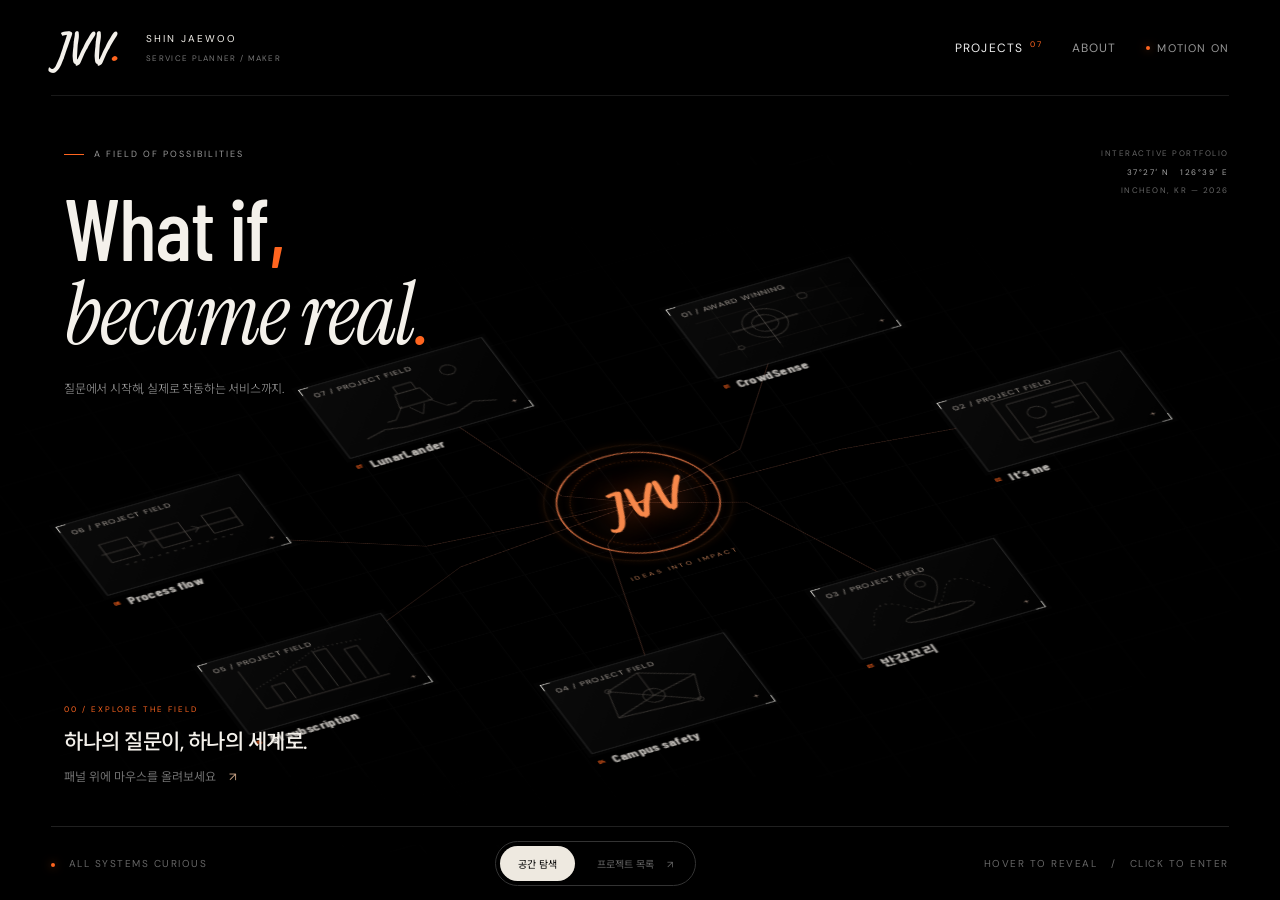
==== commit 7b8afcc0: "Stabilize hologram hover boundaries" ====
--- a/index.html
+++ b/index.html
@@ -16,5 +16,5 @@
 </main>
 <dialog id="project-dialog"><div class="dialog-top"><a class="identity" href="./" aria-label="홈">JVV<span class="identity-dot">.</span></a><span id="detail-channel"></span><button class="close" aria-label="프로젝트 닫기">CLOSE <b>×</b></button></div><div class="detail-layout"><div class="detail-visual"><div class="detail-screen"><canvas id="detail-canvas" width="960" height="540" aria-label="프로젝트 모션 데모"></canvas></div><span class="detail-visual-caption">PROJECT MOTION STUDY <span>ILLUSTRATIVE DEMO · 재구성된 화면</span></span></div><div class="detail-content"><span id="detail-status"></span><h2 id="detail-title"></h2><p id="detail-question"></p><p id="detail-description"></p><div id="detail-metric"></div><div id="detail-tags"></div><a id="detail-link" target="_blank" rel="noopener noreferrer">프로젝트 전체 기록 읽기 <span>↗</span></a></div></div><div class="detail-bottom"><button id="prev-project">← PREVIOUS</button><span id="detail-count"></span><button id="next-project">NEXT WORLD →</button></div></dialog>
 <dialog id="about-dialog"><button class="close" aria-label="소개 닫기">CLOSE <b>×</b></button><p class="eyebrow">THE MIND BEHIND THE FIELD</p><h2>질문하는 기획자.<br><em>끝까지 만드는 사람.</em></h2><p>신재우 · 인하대학교 산업경영공학과</p><p>데이터로 문제를 정의하고, 서비스로 답을 만듭니다.<br>기획과 설계에서 개발, 배포, 운영까지.<br>사용자에게 닿는 순간까지 직접 이어갑니다.</p><div class="about-process">DEFINE <span>↗</span> DESIGN <span>↗</span> BUILD <span>↗</span> LEARN</div></dialog>
-<script src="./scenes.js"></script><script src="./app.js"></script>
+<script src="./scenes.js"></script><script src="./app.js"></script><script src="./hover-stable.js"></script>
 </body></html>
--- a/style.css
+++ b/style.css
@@ -12,6 +12,27 @@
 .base-label,.index-row strong,#detail-title{font-family:'Barlow Condensed','Noto Sans KR',sans-serif;font-weight:600}
 .base-label{font-size:14px;letter-spacing:.7px}
 .index-row strong{font-weight:600}
+nav button{font-size:15px;letter-spacing:1.15px}
+#motion span{font-size:13px}
+.floating-label{font-size:16px;letter-spacing:1.6px}
+.floating-foot{font-size:11px;letter-spacing:1.15px}
+@media(max-width:700px){nav button{font-size:12px}#motion span{font-size:10px}.floating-label{font-size:12px}.floating-foot{font-size:9px}}
+.base-label{font-size:18px;font-weight:700;text-shadow:0 2px 4px #000}
+.base-status{font-size:9px}
+.caption-title{font-size:21px;font-weight:500}
+.caption-help{font-size:12px}
+.floating-label{font-size:10px}
+.floating-foot{font-size:9px}
+.index-row strong{font-size:clamp(25px,3vw,42px);font-weight:700}
+@media(max-width:700px){.base-label{font-size:22px}.base-status{font-size:12px}.caption-title{font-size:17px}.caption-help{font-size:11px}.index-row strong{font-size:27px}.floating-label{font-size:8px}.floating-foot{font-size:7px}}
+.node .base-status{font-size:12px;letter-spacing:1.1px}
+.node .base-label{font-size:20px;font-weight:700;letter-spacing:.5px}
+nav button{font-size:12px;letter-spacing:1.15px}
+#motion span{font-size:11px}
+.floating-label{font-size:12px;letter-spacing:1.6px}
+.floating-foot{font-size:10px;letter-spacing:1.15px}
+.world-bottom .bottom-note,.coordinate{font-size:10px}
+@media(max-width:700px){nav button{font-size:10px;letter-spacing:.5px}#motion span{font-size:9px}.node .base-status{font-size:12px}.node .base-label{font-size:22px}.floating-label{font-size:9px}.floating-foot{font-size:8px}.world-bottom .bottom-note,.coordinate{font-size:7px}}
 
 /* The preview is projected above the floor, keeping its original film aspect ratio. */
 .node.is-active .hologram{opacity:0}.node.is-active .beam{opacity:0}#floating-holo{position:absolute;z-index:27;pointer-events:none;opacity:0;transform:translateY(85px) scale(.73);transform-origin:center bottom;transition:opacity .22s,transform .6s cubic-bezier(.18,.85,.23,1);perspective:1000px}#floating-holo.shown{opacity:1;transform:translateY(0) scale(1)}.floating-face{transform:rotateY(-7deg) rotateX(3deg);border:1px solid #d9a37199;box-shadow:0 0 30px #ff802124;background:#000;position:relative}.floating-face canvas{width:100%;aspect-ratio:16/9;display:block}.floating-label{position:absolute;top:-22px;left:0;font-size:8px;letter-spacing:1.4px;color:#d8b18c}.floating-foot{position:absolute;bottom:-23px;left:0;right:0;font-size:7px;letter-spacing:1px;color:#bf9473;display:flex;justify-content:space-between}.projection-light{position:absolute;top:80%;left:15%;width:70%;height:160px;clip-path:polygon(0 0,100% 0,65% 100%,35% 100%);background:linear-gradient(#ffb57712,#ff771a03);border-bottom:1px solid #ff9d6044;filter:blur(2px)}@media(max-width:700px){.floating-label{font-size:7px}.floating-foot{font-size:6px}.projection-light{height:95px}}
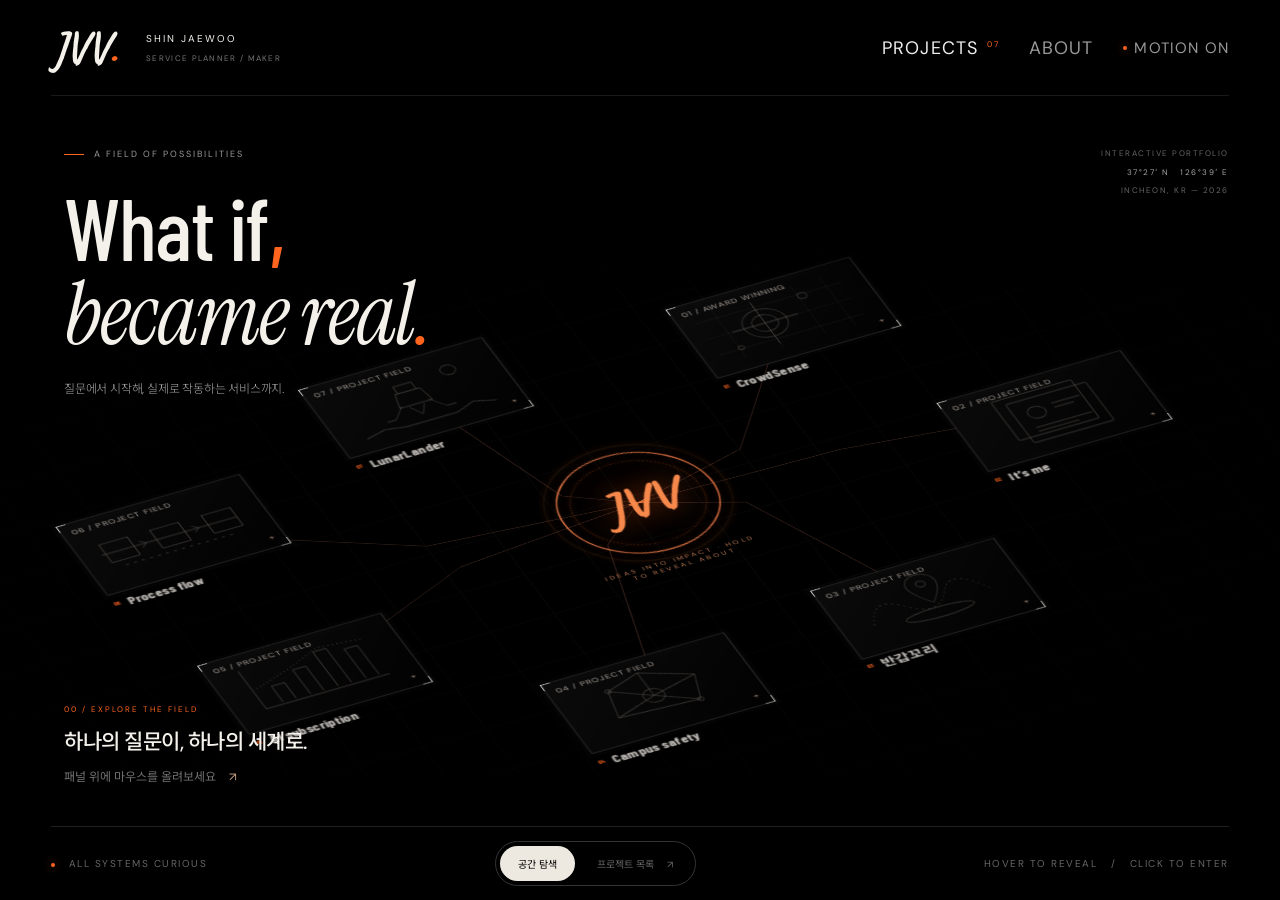
==== commit befdbb03: "Add hold-to-reveal holographic about" ====
--- a/index.html
+++ b/index.html
@@ -7,7 +7,7 @@
 <div class="intro"><p class="eyebrow"><span></span> A FIELD OF POSSIBILITIES</p><h1>What if<span class="comma">,</span><br><em>became real<span class="period">.</span></em></h1><p class="intro-ko">질문에서 시작해, 실제로 작동하는 서비스까지.</p></div>
 <div class="world-meta"><span>INTERACTIVE PORTFOLIO</span><b>37°27′ N &nbsp; 126°39′ E</b><span>INCHEON, KR — 2026</span></div>
 <div class="spatial-scene" id="spatial-scene" aria-label="일곱 프로젝트가 연결된 공간. 프로젝트에 마우스를 올리거나 선택해 탐색하세요.">
-<div class="scene-camera"><div class="floor" id="floor"><div class="floor-grid"></div><svg class="connections" viewBox="0 0 1400 900" aria-hidden="true"></svg><div class="core" aria-hidden="true"><div class="core-ring ring-a"></div><div class="core-ring ring-b"></div><div class="core-ring ring-c"></div><div class="core-center">JVV</div><div class="core-caption">IDEAS INTO IMPACT</div></div><div id="nodes"></div></div></div>
+<div class="scene-camera"><div class="floor" id="floor"><div class="floor-grid"></div><svg class="connections" viewBox="0 0 1400 900" aria-hidden="true"></svg><button class="core" id="core-button" type="button" aria-label="About 열기" aria-describedby="core-caption"><span class="core-fill" aria-hidden="true"></span><span class="core-ring ring-a"></span><span class="core-ring ring-b"></span><span class="core-ring ring-c"></span><span class="core-center">JVV</span><span class="core-caption" id="core-caption">IDEAS INTO IMPACT · HOLD TO REVEAL ABOUT</span></button><div id="nodes"></div></div></div>
 <div class="scene-vignette" aria-hidden="true"></div>
 </div>
 <div class="hover-caption" aria-live="polite"><span class="caption-index">00 / EXPLORE THE FIELD</span><span class="caption-title">하나의 질문이, 하나의 세계로.</span><span class="caption-help">패널 위에 마우스를 올려보세요 <b>↗</b></span></div>
@@ -16,5 +16,5 @@
 </main>
 <dialog id="project-dialog"><div class="dialog-top"><a class="identity" href="./" aria-label="홈">JVV<span class="identity-dot">.</span></a><span id="detail-channel"></span><button class="close" aria-label="프로젝트 닫기">CLOSE <b>×</b></button></div><div class="detail-layout"><div class="detail-visual"><div class="detail-screen"><canvas id="detail-canvas" width="960" height="540" aria-label="프로젝트 모션 데모"></canvas></div><span class="detail-visual-caption">PROJECT MOTION STUDY <span>ILLUSTRATIVE DEMO · 재구성된 화면</span></span></div><div class="detail-content"><span id="detail-status"></span><h2 id="detail-title"></h2><p id="detail-question"></p><p id="detail-description"></p><div id="detail-metric"></div><div id="detail-tags"></div><a id="detail-link" target="_blank" rel="noopener noreferrer">프로젝트 전체 기록 읽기 <span>↗</span></a></div></div><div class="detail-bottom"><button id="prev-project">← PREVIOUS</button><span id="detail-count"></span><button id="next-project">NEXT WORLD →</button></div></dialog>
 <dialog id="about-dialog"><button class="close" aria-label="소개 닫기">CLOSE <b>×</b></button><p class="eyebrow">THE MIND BEHIND THE FIELD</p><h2>질문하는 기획자.<br><em>끝까지 만드는 사람.</em></h2><p>신재우 · 인하대학교 산업경영공학과</p><p>데이터로 문제를 정의하고, 서비스로 답을 만듭니다.<br>기획과 설계에서 개발, 배포, 운영까지.<br>사용자에게 닿는 순간까지 직접 이어갑니다.</p><div class="about-process">DEFINE <span>↗</span> DESIGN <span>↗</span> BUILD <span>↗</span> LEARN</div></dialog>
-<script src="./scenes.js"></script><script src="./app.js"></script><script src="./hover-stable.js"></script>
+<script src="./scenes.js"></script><script src="./app.js"></script><script src="./hover-stable.js"></script><script src="./copy-label.js"></script><script src="./core-charge.js"></script>
 </body></html>
--- a/style.css
+++ b/style.css
@@ -12,6 +12,34 @@
 .base-label,.index-row strong,#detail-title{font-family:'Barlow Condensed','Noto Sans KR',sans-serif;font-weight:600}
 .base-label{font-size:14px;letter-spacing:.7px}
 .index-row strong{font-weight:600}
+nav button{font-size:18px;letter-spacing:1.15px}
+#motion span{font-size:15px}
+.floating-label{font-size:23px;letter-spacing:1.6px}
+.floating-foot{font-size:13px;letter-spacing:1.15px}
+@media(max-width:700px){nav button{font-size:13px}#motion span{font-size:11px}.floating-label{font-size:15px}.floating-foot{font-size:10px}}
+.node .base-status{font-size:12px!important}
+.node .base-label{font-size:20px!important}
+nav button{font-size:18px!important}
+#motion span{font-size:15px!important}
+.floating-label{font-size:23px!important;letter-spacing:1.6px}
+.floating-foot{font-size:13px!important;letter-spacing:1.15px}
+.floating-face{animation:holo-rise .72s cubic-bezier(.16,.84,.22,1) both}
+.floating-face:before{content:'';position:absolute;inset:0;z-index:2;pointer-events:none;background:repeating-linear-gradient(0deg,transparent 0 3px,#ffb77a12 4px,#ffb77a04 5px);mix-blend-mode:screen;animation:holo-scan .72s steps(8,end) both}
+.floating-face:after{content:'';position:absolute;inset:-16px -10px;z-index:-1;pointer-events:none;border:1px solid #ffad7960;box-shadow:0 0 34px #ff6d1c32,0 0 8px #ffc08c66;clip-path:polygon(0 0,100% 0,100% 4%,30% 4%,30% 96%,100% 96%,100% 100%,0 100%,0 96%,70% 96%,70% 4%,0 4%);animation:holo-flicker .72s steps(5,end) both}
+@keyframes holo-rise{0%{opacity:0;transform:translateY(70px) scale(.55) skewX(4deg);filter:brightness(3) blur(8px)}35%{opacity:.65;transform:translateY(18px) scale(.9) skewX(-1deg);filter:brightness(1.8) blur(1px)}65%{opacity:.82;transform:translateY(-4px) scale(1.02);filter:brightness(1.3) blur(0)}100%{opacity:1;transform:translateY(0) scale(1);filter:none}}
+@keyframes holo-scan{0%{opacity:0;transform:translateY(100%)}45%{opacity:1}100%{opacity:.38;transform:translateY(-100%)}}
+@keyframes holo-flicker{0%,14%,27%,39%{opacity:0}20%,34%,55%,100%{opacity:1}}
+@media(max-width:700px){nav button{font-size:13px!important}#motion span{font-size:11px!important}.floating-label{font-size:15px!important}.floating-foot{font-size:10px!important}.node .base-label{font-size:22px!important}}
+.floating-label{display:none!important}
+.core{border:0;padding:0;color:inherit;cursor:pointer;background:transparent;text-align:center}
+.core-fill{position:absolute;inset:0;border-radius:50%;background:var(--orange);transform:scale(var(--charge,0));transform-origin:center;transition:transform .06s linear;box-shadow:0 0 48px #ff651f88;z-index:0}
+.core .core-ring,.core .core-center,.core .core-caption{z-index:1}
+.core.charged .core-center{color:#000;text-shadow:none}
+.core.charged .core-caption{color:#000}
+#about-dialog[open]{animation:holo-rise .72s cubic-bezier(.16,.84,.22,1) both;border-color:#ff9f6399;box-shadow:0 0 80px #ff651f26,0 0 0 1px #ffb87844}
+#about-dialog:before{content:'';position:absolute;inset:0;pointer-events:none;background:repeating-linear-gradient(0deg,transparent 0 3px,#ffb77a10 4px,#ffb77a03 5px);mix-blend-mode:screen;animation:holo-scan .72s steps(8,end) both}
+#about-dialog h2,#about-dialog p,#about-dialog .about-process{position:relative}
+@media(max-width:700px){.core-caption{font-size:8px;letter-spacing:1.2px}}
 nav button{font-size:15px;letter-spacing:1.15px}
 #motion span{font-size:13px}
 .floating-label{font-size:16px;letter-spacing:1.6px}
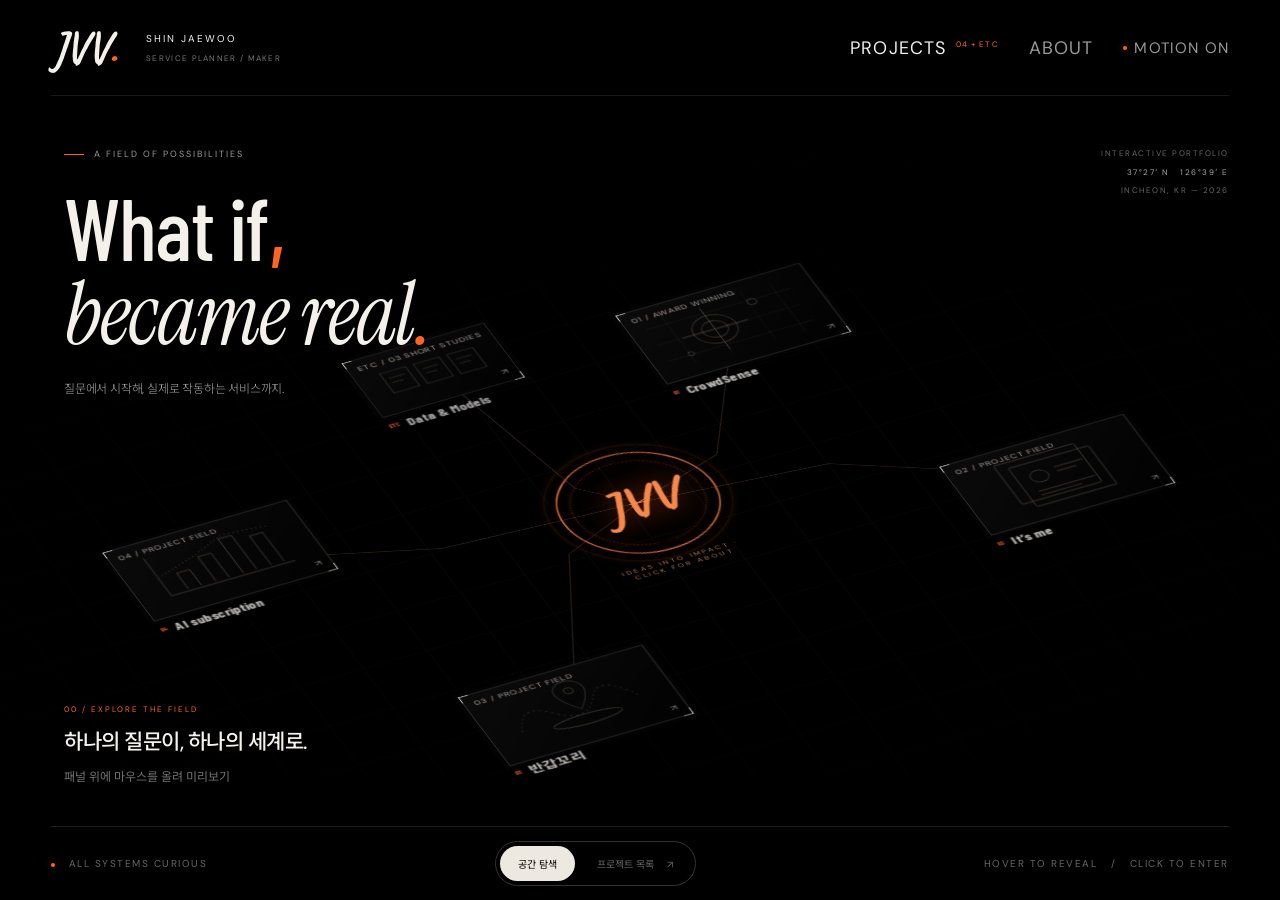
==== commit 199153de: "Merge local portfolio updates and feature four cases plus ETC Preserve local planning and collaborat" ====
--- a/index.html
+++ b/index.html
@@ -1,20 +1,21 @@
 <!doctype html>
 <html lang="ko">
-<head><meta charset="UTF-8"><meta name="viewport" content="width=device-width,initial-scale=1"><meta name="theme-color" content="#000000"><meta name="description" content="신재우의 서비스 기획 세계. 질문에서 시작해 실제 서비스로 연결되는 일곱 개의 프로젝트."><title>JAEWOO — Field of possibilities</title><link rel="stylesheet" href="./style.css"></head>
+<head><meta charset="UTF-8"><meta name="viewport" content="width=device-width,initial-scale=1"><meta name="theme-color" content="#000000"><meta name="description" content="신재우의 서비스 기획 세계. 질문에서 시작해 실제 서비스로 연결되는 네 개의 대표 프로젝트와 ETC 실험 기록."><title>JAEWOO — Field of possibilities</title><link rel="preconnect" href="https://fonts.googleapis.com"><link rel="preconnect" href="https://fonts.gstatic.com" crossorigin><link rel="stylesheet" href="https://fonts.googleapis.com/css2?family=Barlow+Condensed:wght@400;500;600;700&family=Caveat:wght@500;600;700&family=DM+Sans:wght@400;500;600;700&family=Instrument+Serif:ital@0;1&family=Noto+Sans+KR:wght@300;400;500;600&display=swap"><link rel="stylesheet" href="./style.css"></head>
 <body>
-<header><a class="identity" href="./" aria-label="신재우 홈">JVV<span class="identity-dot">.</span></a><div class="nameplate">SHIN JAEWOO<span>SERVICE PLANNER / MAKER</span></div><nav><button class="nav-active" id="world-button">PROJECTS <sup>07</sup></button><button id="about-button">ABOUT</button><button id="motion" aria-label="애니메이션 일시정지" aria-pressed="false"><i></i><span>MOTION ON</span></button></nav></header>
+<a class="skip-link" href="#index-panel">프로젝트 목록으로 건너뛰기</a>
+<header><a class="identity" href="./" aria-label="신재우 홈">JVV<span class="identity-dot">.</span></a><div class="nameplate">SHIN JAEWOO<span>SERVICE PLANNER / MAKER</span></div><nav><button class="nav-active" id="world-button">PROJECTS <sup>04 + ETC</sup></button><button id="about-button">ABOUT</button><button id="motion" aria-label="애니메이션 일시정지" aria-pressed="false"><i></i><span>MOTION ON</span></button></nav></header>
 <main id="universe">
 <div class="intro"><p class="eyebrow"><span></span> A FIELD OF POSSIBILITIES</p><h1>What if<span class="comma">,</span><br><em>became real<span class="period">.</span></em></h1><p class="intro-ko">질문에서 시작해, 실제로 작동하는 서비스까지.</p></div>
 <div class="world-meta"><span>INTERACTIVE PORTFOLIO</span><b>37°27′ N &nbsp; 126°39′ E</b><span>INCHEON, KR — 2026</span></div>
-<div class="spatial-scene" id="spatial-scene" aria-label="일곱 프로젝트가 연결된 공간. 프로젝트에 마우스를 올리거나 선택해 탐색하세요.">
-<div class="scene-camera"><div class="floor" id="floor"><div class="floor-grid"></div><svg class="connections" viewBox="0 0 1400 900" aria-hidden="true"></svg><button class="core" id="core-button" type="button" aria-label="About 열기" aria-describedby="core-caption"><span class="core-fill" aria-hidden="true"></span><span class="core-ring ring-a"></span><span class="core-ring ring-b"></span><span class="core-ring ring-c"></span><span class="core-center">JVV</span><span class="core-caption" id="core-caption">IDEAS INTO IMPACT · HOLD TO REVEAL ABOUT</span></button><div id="nodes"></div></div></div>
+<div class="spatial-scene" id="spatial-scene" aria-label="네 대표 프로젝트와 ETC 실험 모음이 연결된 공간. 프로젝트에 마우스를 올리거나 선택해 탐색하세요.">
+<div class="scene-camera"><div class="floor" id="floor"><div class="floor-grid"></div><svg class="connections" viewBox="0 0 1400 900" aria-hidden="true"></svg><button class="core" id="core-button" type="button" aria-label="About 열기" aria-describedby="core-caption"><span class="core-fill" aria-hidden="true"></span><span class="core-ring ring-a"></span><span class="core-ring ring-b"></span><span class="core-ring ring-c"></span><span class="core-center">JVV</span><span class="core-caption" id="core-caption">IDEAS INTO IMPACT · CLICK FOR ABOUT</span></button><div id="nodes"></div></div></div>
 <div class="scene-vignette" aria-hidden="true"></div>
 </div>
 <div class="hover-caption" aria-live="polite"><span class="caption-index">00 / EXPLORE THE FIELD</span><span class="caption-title">하나의 질문이, 하나의 세계로.</span><span class="caption-help">패널 위에 마우스를 올려보세요 <b>↗</b></span></div>
 <div class="world-bottom"><span class="coordinate"><i></i> ALL SYSTEMS CURIOUS</span><div class="view-switch" aria-label="프로젝트 보기"><button class="selected" id="spatial-view" aria-pressed="true">공간 탐색</button><button id="index-view" aria-pressed="false">프로젝트 목록 <span>↗</span></button></div><span class="bottom-note">HOVER TO REVEAL &nbsp; / &nbsp; CLICK TO ENTER</span></div>
-<section id="index-panel" hidden aria-label="프로젝트 목록"><div class="index-heading"><span>SELECT A WORLD</span><span>07 PROJECTS</span></div><div id="index-list"></div></section>
+<section id="index-panel" tabindex="-1" hidden aria-label="프로젝트 목록"><div class="index-heading"><span>SELECTED WORK · 핵심 네 가지와 ETC</span><span>04 CASES + ETC</span></div><div id="index-list"></div></section>
 </main>
-<dialog id="project-dialog"><div class="dialog-top"><a class="identity" href="./" aria-label="홈">JVV<span class="identity-dot">.</span></a><span id="detail-channel"></span><button class="close" aria-label="프로젝트 닫기">CLOSE <b>×</b></button></div><div class="detail-layout"><div class="detail-visual"><div class="detail-screen"><canvas id="detail-canvas" width="960" height="540" aria-label="프로젝트 모션 데모"></canvas></div><span class="detail-visual-caption">PROJECT MOTION STUDY <span>ILLUSTRATIVE DEMO · 재구성된 화면</span></span></div><div class="detail-content"><span id="detail-status"></span><h2 id="detail-title"></h2><p id="detail-question"></p><p id="detail-description"></p><div id="detail-metric"></div><div id="detail-tags"></div><a id="detail-link" target="_blank" rel="noopener noreferrer">프로젝트 전체 기록 읽기 <span>↗</span></a></div></div><div class="detail-bottom"><button id="prev-project">← PREVIOUS</button><span id="detail-count"></span><button id="next-project">NEXT WORLD →</button></div></dialog>
-<dialog id="about-dialog"><button class="close" aria-label="소개 닫기">CLOSE <b>×</b></button><p class="eyebrow">THE MIND BEHIND THE FIELD</p><h2>질문하는 기획자.<br><em>끝까지 만드는 사람.</em></h2><p>신재우 · 인하대학교 산업경영공학과</p><p>데이터로 문제를 정의하고, 서비스로 답을 만듭니다.<br>기획과 설계에서 개발, 배포, 운영까지.<br>사용자에게 닿는 순간까지 직접 이어갑니다.</p><div class="about-process">DEFINE <span>↗</span> DESIGN <span>↗</span> BUILD <span>↗</span> LEARN</div></dialog>
-<script src="./scenes.js"></script><script src="./app.js"></script><script src="./hover-stable.js"></script><script src="./copy-label.js"></script><script src="./core-charge.js"></script>
+<dialog id="project-dialog"><div class="dialog-top"><a class="identity" href="./" aria-label="홈">JVV<span class="identity-dot">.</span></a><span id="detail-channel"></span><button class="close" aria-label="프로젝트 닫기">CLOSE <b>×</b></button></div><div class="detail-layout"><div class="detail-visual"><div class="detail-screen"><canvas id="detail-canvas" width="960" height="540" aria-label="프로젝트 모션 데모"></canvas></div><span class="detail-visual-caption">PROJECT PREVIEW <span>ILLUSTRATIVE DEMO · 재구성된 화면</span></span></div><div class="detail-content"><span id="detail-status"></span><h2 id="detail-title"></h2><p id="detail-question"></p><p id="detail-description"></p><div id="detail-metric"></div><div id="detail-tags"></div><a id="detail-link" >프로젝트 전체 기록 읽기 <span>↗</span></a></div></div><div class="detail-bottom"><button id="prev-project">← PREVIOUS</button><span id="detail-count"></span><button id="next-project">NEXT WORLD →</button></div></dialog>
+<dialog id="about-dialog" aria-labelledby="about-title"><button class="close" aria-label="소개 닫기">CLOSE <b>×</b></button><p class="eyebrow">THE MIND BEHIND THE FIELD</p><h2 id="about-title">질문하는 기획자.<br><em>끝까지 만드는 사람.</em></h2><p>신재우 · 인하대학교 산업경영공학과</p><p>데이터로 문제를 정의하고, 서비스로 답을 만듭니다.<br>기획과 설계에서 개발, 배포, 운영까지.<br>사용자에게 닿는 순간까지 직접 이어갑니다.</p><p>산업경영공학에서 배운 문제 구조화와 운영 개선을 실제 서비스에 꾸준히 적용하며, 사용자에게 쓰이는 순간까지 책임지는 서비스기획을 지향합니다.</p><div class="about-process">DEFINE <span>↗</span> DESIGN <span>↗</span> BUILD <span>↗</span> LEARN</div></dialog>
+<script src="./scenes.js" defer></script><script src="./app.js" defer></script>
 </body></html>
--- a/style.css
+++ b/style.css
@@ -1,5 +1,4 @@
-@import url('https://fonts.googleapis.com/css2?family=Barlow+Condensed:wght@400;500;600;700&family=Caveat:wght@500;600;700&family=DM+Sans:wght@400;500;600;700&family=Instrument+Serif:ital@0;1&family=Noto+Sans+KR:wght@300;400;500;600&display=swap');
-:root{--orange:#ff651f;--gold:#dfb777;--white:#f4f1eb;--muted:#777;--world-scale:1;--rx:0deg;--ry:0deg}*{box-sizing:border-box}body{margin:0;background:#000;color:var(--white);font-family:'DM Sans','Noto Sans KR',sans-serif;overflow:hidden}button,a{-webkit-tap-highlight-color:transparent}button{color:inherit;font:inherit;cursor:pointer}button:focus-visible,a:focus-visible{outline:1px solid var(--orange);outline-offset:6px}button{background:none;border:0}a{color:inherit;text-decoration:none}::selection{background:var(--orange);color:#000}[hidden]{display:none!important}header{height:96px;position:absolute;top:0;left:4%;right:4%;display:flex;align-items:center;z-index:30;border-bottom:1px solid #ffffff19}.identity{font-family:'DM Sans',sans-serif;font-size:39px;letter-spacing:-4px;font-weight:600;line-height:1}.identity-star{font-size:30px;display:inline-block;position:relative;top:2px;margin:0 1px}.identity-dot{color:var(--orange)}.nameplate{font-size:10px;letter-spacing:2px;margin-left:30px}.nameplate span{font-size:8px;letter-spacing:1.3px;display:block;color:#777;margin-top:8px}nav{display:flex;align-items:center;gap:30px;margin-left:auto}nav button{font-size:9px;letter-spacing:1px;padding:10px 0;color:#999}nav .nav-active{color:#eee}nav sup{color:var(--orange);font-size:8px;margin-left:3px}#motion{display:flex;align-items:center;gap:7px}#motion i,.coordinate i{display:inline-block;width:4px;height:4px;border-radius:50%;background:var(--orange);box-shadow:0 0 8px #ff651f88}#universe{height:100svh;min-height:700px;position:relative;overflow:hidden}.intro{position:absolute;top:139px;left:5%;z-index:5;pointer-events:none}.eyebrow{font-size:9px;letter-spacing:2px;color:#999;display:flex;align-items:center;gap:10px}.eyebrow>span{height:1px;width:20px;background:var(--orange)}h1{font-family:'Barlow Condensed',sans-serif;font-size:clamp(65px,6.8vw,112px);line-height:.95;font-weight:500;letter-spacing:-1.5px;margin:25px 0 19px}h1 em{font-family:'Instrument Serif',serif;font-weight:400;letter-spacing:-2px}.comma,.period{color:var(--orange)}.intro-ko{font-weight:300;font-size:12px;letter-spacing:-.2px;color:#aaa;margin-top:23px}.world-meta{position:absolute;right:4%;top:148px;display:flex;flex-direction:column;gap:8px;font-size:8px;letter-spacing:1.5px;z-index:5;text-align:right;color:#666}.world-meta b{font-weight:400;color:#a7a7a7}.spatial-scene{position:absolute;inset:165px -6% 55px;perspective:1600px;overflow:visible}.scene-camera{position:absolute;inset:0;transform:translate(var(--camera-x,0px),var(--camera-y,0px));transition:transform .9s cubic-bezier(.2,.8,.2,1)}.floor{position:absolute;left:50%;top:50%;width:1400px;height:900px;margin:-450px 0 0 -700px;transform-style:preserve-3d;transform:scale(var(--world-scale)) rotateX(calc(52deg + var(--rx))) rotateZ(calc(-25deg + var(--ry)));transition:transform 1s cubic-bezier(.2,.75,.2,1)}.floor-grid{position:absolute;inset:-250px;pointer-events:none;background-image:linear-gradient(#fff 1px,transparent 1px),linear-gradient(90deg,#fff 1px,transparent 1px);background-size:85px 85px;opacity:.028;mask-image:radial-gradient(ellipse,#000 10%,transparent 65%)}.connections{position:absolute;inset:0;width:100%;height:100%;overflow:visible;pointer-events:none}.connections .track{fill:none;stroke:#674031;stroke-width:1;opacity:.65}.connections .pulse{fill:none;stroke:#ff8b4a;stroke-width:1.8;stroke-dasharray:12 610;animation:travel 9s linear infinite;opacity:.8}.connections circle{fill:#ff8240}.core{position:absolute;left:600px;top:345px;width:200px;height:200px;transform-style:preserve-3d}.core-ring{position:absolute;inset:0;border:1px solid #d6642980;border-radius:50%;box-shadow:0 0 12px #fc6b1a18,inset 0 0 14px #f9771212}.ring-a{transform:translateZ(10px);border-width:2px;border-color:#e57747}.ring-b{inset:17px;transform:translateZ(24px);border-style:dashed;animation:core-spin 70s linear infinite}.ring-c{inset:-15px;border-color:#b76b3840;transform:translateZ(3px)}.core-center{position:absolute;inset:35px;display:grid;place-content:center;font-family:'Instrument Serif';font-size:74px;line-height:.65;color:#f7884b;transform:translateZ(30px);text-shadow:0 0 45px #f7621f88}.core-center span{position:absolute;top:47px;left:41px;font-size:47px;font-style:italic}.core-caption{position:absolute;bottom:-40px;left:0;right:0;font-size:10px;letter-spacing:3px;text-align:center;color:#b77752}#nodes{position:absolute;inset:0;transform-style:preserve-3d}.node{position:absolute;width:246px;height:149px;transform-style:preserve-3d;z-index:1}.node.is-active{z-index:20}.node-trigger{position:absolute;inset:0;padding:0;transform-style:preserve-3d;outline-offset:12px!important}.node-base{position:absolute;inset:0;background:linear-gradient(135deg,#0b0b0b,#020202);border:1px solid #ffffff35;box-shadow:0 0 0 6px #ffffff03,inset 0 0 25px #ffffff03;transition:border-color .4s,box-shadow .4s;transform-style:preserve-3d}.node-base:before,.node-base:after{content:'';position:absolute;width:12px;height:12px;border-color:#a5a5a5}.node-base:before{top:-1px;left:-1px;border-top:1px solid;border-left:1px solid}.node-base:after{right:-1px;bottom:-1px;border-right:1px solid;border-bottom:1px solid}.base-art{position:absolute;inset:20px;opacity:.45;overflow:hidden}.base-art svg{width:100%;height:100%;fill:none;stroke:#b3a89e;stroke-width:1}.base-label{position:absolute;left:0;bottom:-31px;display:flex;align-items:center;gap:10px;white-space:nowrap;color:#c8c4bf;letter-spacing:1.2px;font-size:11px;text-shadow:0 2px #000}.base-label small{font-size:8px;color:var(--orange)}.base-status{position:absolute;left:12px;top:10px;font-size:7px;letter-spacing:1.3px;color:#a8a099}.base-corner{position:absolute;bottom:10px;right:12px;color:#8f7b6e;font-size:14px}.hologram{position:absolute;inset:0;transform-style:preserve-3d;transform-origin:center bottom;transform:translateZ(1px);opacity:0;transition:transform .65s cubic-bezier(.17,.85,.22,1),opacity .3s;pointer-events:none}.hologram-screen{position:absolute;inset:0;border:1px solid #ffb16d88;background:#000;box-shadow:0 0 25px #ff701d26,0 0 1px 1px #ffc38a55;overflow:hidden}.hologram-screen:after{content:'';position:absolute;inset:0;background:linear-gradient(transparent 49%,#ffffff05 50%,transparent 51%);background-size:100% 4px;box-shadow:inset 0 0 25px #ff94391a;pointer-events:none}.hologram canvas{width:100%;height:100%;display:block}.holo-top{position:absolute;top:-19px;left:0;right:0;font-size:7px;letter-spacing:1.4px;display:flex;justify-content:space-between;color:#fbc395}.holo-top b{font-weight:400}.holo-bottom{position:absolute;bottom:-21px;left:0;color:#eeb790;font-size:8px;letter-spacing:1px}.beam{position:absolute;inset:0;background:linear-gradient(transparent,#ff7d2514);clip-path:polygon(5% 0,95% 0,75% 100%,25% 100%);transform-origin:bottom;transform:rotateX(-75deg) scaleY(1.5);opacity:0;transition:opacity .5s;pointer-events:none;filter:blur(1px)}.node.is-active .hologram{opacity:1;transform:translateZ(135px) rotateZ(25deg) rotateX(-45deg) scale(1.3)}.node.is-active .beam{opacity:1}.node.is-active .node-base{border-color:#ff9858;box-shadow:0 0 28px #fb681523,inset 0 0 25px #ff7f2412}.node.is-active .base-label{color:#ffb780}.node.is-active .base-art{opacity:.85}.scene-vignette{position:absolute;inset:0;pointer-events:none;background:linear-gradient(to bottom,#000 0,transparent 18%,transparent 90%,#000);z-index:25}.hover-caption{position:absolute;left:5%;bottom:115px;display:flex;flex-direction:column;gap:11px;z-index:28;pointer-events:none}.caption-index{font-size:8px;letter-spacing:2px;color:var(--orange)}.caption-title{font-size:17px;font-weight:400;letter-spacing:-.5px}.caption-help{font-size:10px;color:#707070}.caption-help b{margin-left:10px;color:#c6a184;font-weight:400}.world-bottom{position:absolute;bottom:0;left:4%;right:4%;height:74px;display:flex;justify-content:space-between;align-items:center;border-top:1px solid #ffffff20;z-index:28}.coordinate,.bottom-note{font-size:8px;letter-spacing:1.5px;color:#666}.coordinate i{margin-right:9px}.view-switch{display:flex;border:1px solid #333;border-radius:30px;padding:4px;gap:4px;background:#000}.view-switch button{padding:10px 18px;border-radius:22px;color:#666;font-size:10px}.view-switch .selected{background:#eee9e0;color:#000}.view-switch button span{margin-left:10px}.world-bottom .bottom-note{text-align:right}#index-panel{position:absolute;inset:120px 5% 100px;z-index:26;background:#000;overflow:auto;padding:20px 0}.index-heading{display:flex;justify-content:space-between;color:#777;letter-spacing:2px;font-size:9px;padding-bottom:30px}.index-row{border-top:1px solid #252525;width:100%;display:grid;grid-template-columns:60px 1fr 180px 30px;text-align:left;align-items:center;padding:23px 0;transition:padding .3s,color .3s}.index-row:hover{padding-left:15px;color:var(--orange)}.index-row small{color:var(--orange);font-size:10px}.index-row strong{font-size:clamp(20px,2.5vw,35px);font-weight:400;letter-spacing:-1px}.index-row em{font-style:normal;font-size:10px;color:#777}.index-row>span{text-align:right;font-size:24px}.world-enter .intro{animation:intro-in 1.4s .1s both}.world-enter .node{animation:node-in 1.4s both;animation-delay:calc(.35s + var(--i)*.08s)}.world-enter .core{animation:node-in 1.6s .2s both}dialog{border:1px solid #292929;color:var(--white);background:#000;padding:0;max-width:none;max-height:none}dialog::backdrop{background:#000c;backdrop-filter:blur(15px)}#project-dialog{width:100vw;height:100svh;margin:0;inset:0;border:0}dialog[open]{animation:dialog-in .55s cubic-bezier(.2,.8,.2,1)}.dialog-top{height:96px;display:flex;justify-content:space-between;align-items:center;margin:0 4%;border-bottom:1px solid #292929}.dialog-top>span{font-size:9px;color:#999;letter-spacing:2px}.close{display:flex;align-items:center;gap:20px;letter-spacing:1.5px;font-size:9px;padding:12px 0}.close b{font-size:27px;font-weight:300}.detail-layout{display:grid;grid-template-columns:1.35fr 1fr;align-items:center;gap:7%;padding:8vh 6%;min-height:calc(100svh - 185px)}.detail-visual{perspective:1100px}.detail-screen{aspect-ratio:16/9;transform:rotateY(8deg) rotateX(2deg);border:1px solid #dca06a77;box-shadow:0 0 70px #ff721b12,12px 15px 0 -14px #e28e51;position:relative}.detail-screen:after{content:'';position:absolute;left:8%;right:8%;bottom:-55px;height:1px;background:#f7924988;box-shadow:0 -25px 70px 20px #ff791b12}.detail-screen canvas{width:100%;height:100%;display:block}.detail-visual-caption{font-size:8px;color:#c08e65;letter-spacing:1px;margin-top:80px;display:flex;justify-content:space-between}.detail-visual-caption span{color:#666;font-size:7px}#detail-status{font-size:10px;color:var(--gold);border-left:1px solid var(--gold);padding-left:10px}#detail-title{font-family:'Barlow Condensed','Noto Sans KR',sans-serif;font-size:clamp(32px,4vw,64px);font-weight:500;line-height:1.2;margin:24px 0;letter-spacing:-1.5px}#detail-question{font-size:15px;color:#f0ab76;line-height:1.8}#detail-description{font-size:12px;line-height:2;color:#999}#detail-metric{border-top:1px solid #2a2a2a;margin-top:30px;padding-top:23px;font-size:10px;color:#aaa;line-height:2}#detail-metric strong{display:block;font-size:40px;color:#f4e4d0;font-family:'Barlow Condensed';font-weight:400;line-height:1.3;margin-bottom:8px}#detail-tags{display:flex;gap:12px;flex-wrap:wrap;font-size:9px;color:#777;margin-top:19px}#detail-link{display:flex;justify-content:space-between;padding:17px 0;border-bottom:1px solid #905c34;font-size:12px;margin-top:30px;color:#f5c09b}#detail-link span{font-size:20px}.detail-bottom{height:78px;border-top:1px solid #252525;display:flex;justify-content:space-between;align-items:center;margin:0 4%;color:#777;font-size:9px;letter-spacing:2px}.detail-bottom button{font-size:9px;letter-spacing:1.5px}.detail-bottom button:hover{color:var(--orange)}#about-dialog{width:min(800px,90vw);padding:65px}#about-dialog .close{position:absolute;top:20px;right:30px}#about-dialog h2{font-size:39px;letter-spacing:-2px;line-height:1.5;font-weight:400;margin:35px 0}#about-dialog h2 em{font-style:normal;color:var(--orange)}#about-dialog>p:not(.eyebrow){font-size:13px;line-height:2.2;color:#999}.about-process{margin-top:40px;font-size:10px;letter-spacing:1.5px;display:flex;justify-content:space-between}.about-process span{color:var(--orange)}body.paused *,body.paused *:before,body.paused *:after{animation-play-state:paused!important}body.paused .floor,body.paused .hologram{transition:none}
+:root{--orange:#ff651f;--gold:#dfb777;--white:#f4f1eb;--muted:#777;--world-scale:1;--rx:0deg;--ry:0deg}*{box-sizing:border-box}body{margin:0;background:#000;color:var(--white);font-family:'DM Sans','Noto Sans KR',sans-serif;overflow:hidden}button,a{-webkit-tap-highlight-color:transparent}button{color:inherit;font:inherit;cursor:pointer}button:focus-visible,a:focus-visible{outline:1px solid var(--orange);outline-offset:6px}button{background:none;border:0}a{color:inherit;text-decoration:none}::selection{background:var(--orange);color:#000}[hidden]{display:none!important}header{height:96px;position:absolute;top:0;left:4%;right:4%;display:flex;align-items:center;z-index:30;border-bottom:1px solid #ffffff19}.identity{font-family:'DM Sans',sans-serif;font-size:39px;letter-spacing:-4px;font-weight:600;line-height:1}.identity-star{font-size:30px;display:inline-block;position:relative;top:2px;margin:0 1px}.identity-dot{color:var(--orange)}.nameplate{font-size:10px;letter-spacing:2px;margin-left:30px}.nameplate span{font-size:8px;letter-spacing:1.3px;display:block;color:#777;margin-top:8px}nav{display:flex;align-items:center;gap:30px;margin-left:auto}nav button{font-size:9px;letter-spacing:1px;padding:10px 0;color:#999}nav .nav-active{color:#eee}nav sup{color:var(--orange);font-size:8px;margin-left:3px}#motion{display:flex;align-items:center;gap:7px}#motion i,.coordinate i{display:inline-block;width:4px;height:4px;border-radius:50%;background:var(--orange);box-shadow:0 0 8px #ff651f88}#universe{height:100svh;min-height:700px;position:relative;overflow:hidden}.intro{position:absolute;top:139px;left:5%;z-index:5;pointer-events:none}.eyebrow{font-size:9px;letter-spacing:2px;color:#999;display:flex;align-items:center;gap:10px}.eyebrow>span{height:1px;width:20px;background:var(--orange)}h1{font-family:'Barlow Condensed',sans-serif;font-size:clamp(65px,6.8vw,112px);line-height:.95;font-weight:500;letter-spacing:-1.5px;margin:25px 0 19px}h1 em{font-family:'Instrument Serif',serif;font-weight:400;letter-spacing:-2px}.comma,.period{color:var(--orange)}.intro-ko{font-weight:300;font-size:12px;letter-spacing:-.2px;color:#aaa;margin-top:23px}.world-meta{position:absolute;right:4%;top:148px;display:flex;flex-direction:column;gap:8px;font-size:8px;letter-spacing:1.5px;z-index:5;text-align:right;color:#666}.world-meta b{font-weight:400;color:#a7a7a7}.spatial-scene{position:absolute;inset:165px -6% 55px;perspective:1600px;overflow:visible}.scene-camera{position:absolute;inset:0;transform:translate(var(--camera-x,0px),var(--camera-y,0px));transition:transform .9s cubic-bezier(.2,.8,.2,1)}.floor{position:absolute;left:50%;top:50%;width:1400px;height:900px;margin:-450px 0 0 -700px;transform-style:preserve-3d;transform:scale(var(--world-scale)) rotateX(calc(52deg + var(--rx))) rotateZ(calc(-25deg + var(--ry)));transition:transform 1s cubic-bezier(.2,.75,.2,1)}.floor-grid{position:absolute;inset:-250px;pointer-events:none;background-image:linear-gradient(#fff 1px,transparent 1px),linear-gradient(90deg,#fff 1px,transparent 1px);background-size:85px 85px;opacity:.028;mask-image:radial-gradient(ellipse,#000 10%,transparent 65%)}.connections{position:absolute;inset:0;width:100%;height:100%;overflow:visible;pointer-events:none}.connections .track{fill:none;stroke:#674031;stroke-width:1;opacity:.65}.connections .pulse{fill:none;stroke:#ff8b4a;stroke-width:1.8;stroke-dasharray:12 610;animation:travel 9s linear infinite;opacity:.8}.connections circle{fill:#ff8240}.core{position:absolute;left:600px;top:345px;width:200px;height:200px;transform-style:preserve-3d}.core-ring{position:absolute;inset:0;border:1px solid #d6642980;border-radius:50%;box-shadow:0 0 12px #fc6b1a18,inset 0 0 14px #f9771212}.ring-a{transform:translateZ(10px);border-width:2px;border-color:#e57747}.ring-b{inset:17px;transform:translateZ(24px);border-style:dashed;animation:core-spin 70s linear infinite}.ring-c{inset:-15px;border-color:#b76b3840;transform:translateZ(3px)}.core-center{position:absolute;inset:35px;display:grid;place-content:center;font-family:'Instrument Serif';font-size:74px;line-height:.65;color:#f7884b;transform:translateZ(30px);text-shadow:0 0 45px #f7621f88}.core-center span{position:absolute;top:47px;left:41px;font-size:47px;font-style:italic}.core-caption{position:absolute;bottom:-40px;left:0;right:0;font-size:10px;letter-spacing:3px;text-align:center;color:#b77752}#nodes{position:absolute;inset:0;transform-style:preserve-3d}.node{position:absolute;width:246px;height:149px;transform-style:preserve-3d;z-index:1}.node.is-active{z-index:20}.node-trigger{position:absolute;inset:0;padding:0;transform-style:preserve-3d;outline-offset:12px!important}.node-base{position:absolute;inset:0;background:linear-gradient(135deg,#0b0b0b,#020202);border:1px solid #ffffff35;box-shadow:0 0 0 6px #ffffff03,inset 0 0 25px #ffffff03;transition:border-color .4s,box-shadow .4s;transform-style:preserve-3d}.node-base:before,.node-base:after{content:'';position:absolute;width:12px;height:12px;border-color:#a5a5a5}.node-base:before{top:-1px;left:-1px;border-top:1px solid;border-left:1px solid}.node-base:after{right:-1px;bottom:-1px;border-right:1px solid;border-bottom:1px solid}.base-art{position:absolute;inset:20px;opacity:.45;overflow:hidden}.base-art svg{width:100%;height:100%;fill:none;stroke:#b3a89e;stroke-width:1}.base-label{position:absolute;left:0;bottom:-31px;display:flex;align-items:center;gap:10px;white-space:nowrap;color:#c8c4bf;letter-spacing:1.2px;font-size:11px;text-shadow:0 2px #000}.base-label small{font-size:8px;color:var(--orange)}.base-status{position:absolute;left:12px;top:10px;font-size:7px;letter-spacing:1.3px;color:#a8a099}.base-corner{position:absolute;bottom:10px;right:12px;color:#8f7b6e;font-size:14px}.hologram{position:absolute;inset:0;transform-style:preserve-3d;transform-origin:center bottom;transform:translateZ(1px);opacity:0;transition:transform .65s cubic-bezier(.17,.85,.22,1),opacity .3s;pointer-events:none}.hologram-screen{position:absolute;inset:0;border:1px solid #ffb16d88;background:#000;box-shadow:0 0 25px #ff701d26,0 0 1px 1px #ffc38a55;overflow:hidden}.hologram-screen:after{content:'';position:absolute;inset:0;background:linear-gradient(transparent 49%,#ffffff05 50%,transparent 51%);background-size:100% 4px;box-shadow:inset 0 0 25px #ff94391a;pointer-events:none}.hologram canvas{width:100%;height:100%;display:block}.holo-top{position:absolute;top:-19px;left:0;right:0;font-size:7px;letter-spacing:1.4px;display:flex;justify-content:space-between;color:#fbc395}.holo-top b{font-weight:400}.holo-bottom{position:absolute;bottom:-21px;left:0;color:#eeb790;font-size:8px;letter-spacing:1px}.beam{position:absolute;inset:0;background:linear-gradient(transparent,#ff7d2514);clip-path:polygon(5% 0,95% 0,75% 100%,25% 100%);transform-origin:bottom;transform:rotateX(-75deg) scaleY(1.5);opacity:0;transition:opacity .5s;pointer-events:none;filter:blur(1px)}.node.is-active .hologram{opacity:1;transform:translateZ(135px) rotateZ(25deg) rotateX(-45deg) scale(1.3)}.node.is-active .beam{opacity:1}.node.is-active .node-base{border-color:#ff9858;box-shadow:0 0 28px #fb681523,inset 0 0 25px #ff7f2412}.node.is-active .base-label{color:#ffb780}.node.is-active .base-art{opacity:.85}.scene-vignette{position:absolute;inset:0;pointer-events:none;background:linear-gradient(to bottom,#000 0,transparent 18%,transparent 90%,#000);z-index:25}.hover-caption{position:absolute;left:5%;bottom:115px;display:flex;flex-direction:column;gap:11px;z-index:28;pointer-events:none}.caption-index{font-size:8px;letter-spacing:2px;color:var(--orange)}.caption-title{font-size:17px;font-weight:400;letter-spacing:-.5px}.caption-help{font-size:10px;color:#707070}.caption-help b{margin-left:10px;color:#c6a184;font-weight:400}.world-bottom{position:absolute;bottom:0;left:4%;right:4%;height:74px;display:flex;justify-content:space-between;align-items:center;border-top:1px solid #ffffff20;z-index:28}.coordinate,.bottom-note{font-size:8px;letter-spacing:1.5px;color:#666}.coordinate i{margin-right:9px}.view-switch{display:flex;border:1px solid #333;border-radius:30px;padding:4px;gap:4px;background:#000}.view-switch button{padding:10px 18px;border-radius:22px;color:#666;font-size:10px}.view-switch .selected{background:#eee9e0;color:#000}.view-switch button span{margin-left:10px}.world-bottom .bottom-note{text-align:right}#index-panel{position:absolute;inset:120px 5% 100px;z-index:26;background:#000;overflow:auto;padding:20px 0}.index-heading{display:flex;justify-content:space-between;color:#777;letter-spacing:2px;font-size:9px;padding-bottom:30px}.index-row{border-top:1px solid #252525;width:100%;display:grid;grid-template-columns:60px 1fr 180px 30px;text-align:left;align-items:center;padding:23px 0;transition:padding .3s,color .3s}.index-row:hover{padding-left:15px;color:var(--orange)}.index-row small{color:var(--orange);font-size:10px}.index-row strong{font-size:clamp(20px,2.5vw,35px);font-weight:400;letter-spacing:-1px}.index-row em{font-style:normal;font-size:10px;color:#777}.index-row>span{text-align:right;font-size:24px}.world-enter .intro{animation:intro-in 1.4s .1s both}.world-enter .node{animation:node-in 1.4s both;animation-delay:calc(.35s + var(--i)*.08s)}.world-enter .core{animation:node-in 1.6s .2s both}dialog{border:1px solid #292929;color:var(--white);background:#000;padding:0;max-width:none;max-height:none}dialog::backdrop{background:#000c;backdrop-filter:blur(15px)}#project-dialog{width:100vw;height:100svh;margin:0;inset:0;border:0}dialog[open]{animation:dialog-in .55s cubic-bezier(.2,.8,.2,1)}.dialog-top{height:96px;display:flex;justify-content:space-between;align-items:center;margin:0 4%;border-bottom:1px solid #292929}.dialog-top>span{font-size:9px;color:#999;letter-spacing:2px}.close{display:flex;align-items:center;gap:20px;letter-spacing:1.5px;font-size:9px;padding:12px 0}.close b{font-size:27px;font-weight:300}.detail-layout{display:grid;grid-template-columns:1.35fr 1fr;align-items:center;gap:7%;padding:8vh 6%;min-height:calc(100svh - 185px)}.detail-visual{perspective:1100px}.detail-screen{aspect-ratio:16/9;transform:rotateY(8deg) rotateX(2deg);border:1px solid #dca06a77;box-shadow:0 0 70px #ff721b12,12px 15px 0 -14px #e28e51;position:relative}.detail-screen:after{content:'';position:absolute;left:8%;right:8%;bottom:-55px;height:1px;background:#f7924988;box-shadow:0 -25px 70px 20px #ff791b12}.detail-screen canvas{width:100%;height:100%;display:block}.detail-visual-caption{font-size:8px;color:#c08e65;letter-spacing:1px;margin-top:80px;display:flex;justify-content:space-between}.detail-visual-caption span{color:#666;font-size:7px}#detail-status{font-size:10px;color:var(--gold);border-left:1px solid var(--gold);padding-left:10px}#detail-title{font-family:'Barlow Condensed','Noto Sans KR',sans-serif;font-size:clamp(32px,4vw,64px);font-weight:500;line-height:1.2;margin:24px 0;letter-spacing:-1.5px}#detail-question{font-size:15px;color:#f0ab76;line-height:1.8}#detail-description{font-size:12px;line-height:2;color:#999}#detail-metric{border-top:1px solid #2a2a2a;margin-top:30px;padding-top:23px;font-size:10px;color:#aaa;line-height:2}#detail-metric strong{display:block;font-size:40px;color:#f4e4d0;font-family:'Barlow Condensed';font-weight:400;line-height:1.3;margin-bottom:8px}#detail-tags{display:flex;gap:12px;flex-wrap:wrap;font-size:9px;color:#777;margin-top:19px}#detail-link{display:flex;justify-content:space-between;padding:17px 0;border-bottom:1px solid #905c34;font-size:12px;margin-top:30px;color:#f5c09b}#detail-link span{font-size:20px}.detail-bottom{height:78px;border-top:1px solid #252525;display:flex;justify-content:space-between;align-items:center;margin:0 4%;color:#777;font-size:9px;letter-spacing:2px}.detail-bottom button{font-size:9px;letter-spacing:1.5px}.detail-bottom button:hover{color:var(--orange)}#about-dialog{width:min(800px,90vw);padding:65px}#about-dialog .close{position:absolute;top:20px;right:30px}#about-dialog h2{font-size:39px;letter-spacing:-2px;line-height:1.5;font-weight:400;margin:35px 0}#about-dialog h2 em{font-style:normal;color:var(--orange)}#about-dialog>p:not(.eyebrow){font-size:13px;line-height:2.2;color:#999}.about-process{margin-top:40px;font-size:10px;letter-spacing:1.5px;display:flex;justify-content:space-between}.about-process span{color:var(--orange)}body.paused .pulse,body.paused .ring-b,body.page-hidden *,body.page-hidden *:before,body.page-hidden *:after,body.list-view .pulse,body.list-view .ring-b,body.overlay-open .pulse,body.overlay-open .ring-b{animation-play-state:paused!important}body.paused .floor,body.paused .hologram{transition:none}
 @keyframes travel{to{stroke-dashoffset:-1244}}@keyframes core-spin{to{transform:translateZ(24px) rotateZ(360deg)}}@keyframes intro-in{from{opacity:0;transform:translateY(20px);filter:blur(5px)}to{opacity:1;transform:none;filter:none}}@keyframes node-in{from{opacity:0;translate:0 80px;filter:blur(4px)}to{opacity:1;translate:0 0;filter:none}}@keyframes dialog-in{from{opacity:0;transform:scale(.95);filter:blur(8px)}to{opacity:1;transform:scale(1);filter:none}}
 @media(min-width:1700px){.spatial-scene{inset:190px 0 60px}.intro{top:160px}}@media(max-width:1100px){.intro{top:130px}h1{font-size:76px}.world-meta{font-size:7px}.spatial-scene{inset:200px -12% 80px}.detail-layout{gap:5%;padding:8vh 5%}.nameplate{margin-left:23px}.bottom-note{font-size:7px}.hover-caption{bottom:112px}}
 @media(max-width:700px){header{height:76px;left:6%;right:6%}.identity{font-size:32px}.identity-star{font-size:25px}.nameplate{font-size:8px;letter-spacing:1px;margin-left:18px}.nameplate span{font-size:6px;letter-spacing:.5px;margin-top:5px}nav{gap:16px}nav button{font-size:8px;letter-spacing:0}nav #world-button{display:none}#motion{gap:5px}#motion span{font-size:7px}.intro{top:112px;left:7%}.eyebrow{font-size:7px;letter-spacing:1.5px}h1{font-size:67px;margin-top:19px;line-height:.98}.intro-ko{font-size:10px;margin-top:17px}.world-meta{display:none}#universe{min-height:740px}.spatial-scene{inset:260px -15% 120px;perspective:1000px}.floor{transform:scale(var(--world-scale)) rotateX(39deg) rotateZ(-25deg)}.node.is-active .hologram{transform:translateZ(165px) rotateZ(25deg) rotateX(-35deg) scale(1.6)}.floor-grid{opacity:.045}.base-label{font-size:20px;bottom:-39px;letter-spacing:0}.base-label small{font-size:14px}.base-status{font-size:11px}.hover-caption{left:7%;bottom:100px;gap:8px}.caption-index{font-size:7px}.caption-title{font-size:14px}.caption-help{font-size:9px}.world-bottom{height:75px;left:6%;right:6%}.coordinate{font-size:6px;letter-spacing:.5px}.coordinate i{margin-right:5px}.bottom-note{display:none}.view-switch button{font-size:9px;padding:9px 13px}.view-switch{gap:0}.index-row{grid-template-columns:30px 1fr 23px;padding:23px 0}.index-row em{display:none}.index-row strong{font-size:23px}.index-heading{font-size:8px}#index-panel{inset:105px 7% 90px}.detail-layout{display:flex;flex-direction:column;gap:45px;padding:40px 7%}.detail-visual{width:100%}.detail-screen{transform:rotateY(4deg)}.detail-visual-caption{margin-top:25px;font-size:6px;letter-spacing:0}.detail-visual-caption span{font-size:6px}.detail-screen:after{bottom:-13px}.detail-content{width:100%}#detail-title{font-size:40px;margin:17px 0}#detail-question{font-size:14px}#detail-description{font-size:12px}.dialog-top{height:75px}.dialog-top>span{font-size:6px;letter-spacing:.5px}.close{gap:9px;font-size:8px}#project-dialog{overflow-y:auto}.detail-bottom{height:70px}.detail-bottom button{font-size:8px}#detail-metric{margin-top:20px;padding-top:18px}#detail-metric strong{font-size:35px}#about-dialog{padding:55px 27px 35px}#about-dialog h2{font-size:28px;letter-spacing:-1.4px}.about-process{font-size:8px;letter-spacing:0}}
@@ -30,9 +29,11 @@
 @keyframes holo-scan{0%{opacity:0;transform:translateY(100%)}45%{opacity:1}100%{opacity:.38;transform:translateY(-100%)}}
 @keyframes holo-flicker{0%,14%,27%,39%{opacity:0}20%,34%,55%,100%{opacity:1}}
 @media(max-width:700px){nav button{font-size:13px!important}#motion span{font-size:11px!important}.floating-label{font-size:15px!important}.floating-foot{font-size:10px!important}.node .base-label{font-size:22px!important}}
+#about-dialog .close:focus-visible,#project-dialog .close:focus-visible{outline:0;outline-offset:0;box-shadow:none;color:var(--orange)}
 .floating-label{display:none!important}
 .core{border:0;padding:0;color:inherit;cursor:pointer;background:transparent;text-align:center}
-.core-fill{position:absolute;inset:0;border-radius:50%;background:var(--orange);transform:scale(var(--charge,0));transform-origin:center;transition:transform .06s linear;box-shadow:0 0 48px #ff651f88;z-index:0}
+.core-fill{position:absolute;inset:0;border-radius:50%;background:#f7884b;transform:scale(var(--charge,0));transform-origin:center;transition:transform .06s linear;box-shadow:0 0 48px #f7884b88;z-index:0}
+.core-center{color:var(--core-text,#f7884b);transition:color .06s linear}
 .core .core-ring,.core .core-center,.core .core-caption{z-index:1}
 .core.charged .core-center{color:#000;text-shadow:none}
 .core.charged .core-caption{color:#000}
@@ -64,3 +65,32 @@
 
 /* The preview is projected above the floor, keeping its original film aspect ratio. */
 .node.is-active .hologram{opacity:0}.node.is-active .beam{opacity:0}#floating-holo{position:absolute;z-index:27;pointer-events:none;opacity:0;transform:translateY(85px) scale(.73);transform-origin:center bottom;transition:opacity .22s,transform .6s cubic-bezier(.18,.85,.23,1);perspective:1000px}#floating-holo.shown{opacity:1;transform:translateY(0) scale(1)}.floating-face{transform:rotateY(-7deg) rotateX(3deg);border:1px solid #d9a37199;box-shadow:0 0 30px #ff802124;background:#000;position:relative}.floating-face canvas{width:100%;aspect-ratio:16/9;display:block}.floating-label{position:absolute;top:-22px;left:0;font-size:8px;letter-spacing:1.4px;color:#d8b18c}.floating-foot{position:absolute;bottom:-23px;left:0;right:0;font-size:7px;letter-spacing:1px;color:#bf9473;display:flex;justify-content:space-between}.projection-light{position:absolute;top:80%;left:15%;width:70%;height:160px;clip-path:polygon(0 0,100% 0,65% 100%,35% 100%);background:linear-gradient(#ffb57712,#ff771a03);border-bottom:1px solid #ff9d6044;filter:blur(2px)}@media(max-width:700px){.floating-label{font-size:7px}.floating-foot{font-size:6px}.projection-light{height:95px}}
+
+/* Targeted navigation and rendering fixes; retain the original spatial design. */
+body{overflow-x:hidden;overflow-y:auto}
+.node-trigger{display:block;color:inherit;cursor:pointer}
+.node-trigger:focus-visible{outline:2px solid var(--orange)}
+.index-item{display:flex;align-items:stretch;border-top:1px solid #252525;gap:24px}
+.index-row{border-top:0;flex:1;min-width:0;grid-template-columns:40px 1fr 165px 25px}
+.preview-button{align-self:center;color:#bbb;font-size:12px;white-space:nowrap;padding:14px 8px;min-height:44px;border:1px solid #333;border-radius:4px}
+.preview-button:hover{color:var(--orange);border-color:var(--orange)}
+.skip-link{position:absolute;left:16px;top:10px;z-index:100;background:#f4f1eb;color:#111;padding:12px 16px;transform:translateY(-180%)}
+.skip-link:focus{transform:none}
+.core:hover .core-fill,.core:focus-visible .core-fill{transform:scale(1);transition:transform .3s ease}
+.core:hover .core-center,.core:focus-visible .core-center{color:#000}
+#about-dialog .close:focus-visible,#project-dialog .close:focus-visible{outline:2px solid var(--orange);outline-offset:5px}
+.paused .floating-face,.paused .floating-face:before,.paused .floating-face:after,.paused dialog[open]{animation:none!important}
+@media(max-width:700px){.index-item{gap:10px}.index-row{grid-template-columns:26px 1fr 20px;padding:19px 0}.index-row strong{font-size:24px;overflow-wrap:anywhere}.preview-button{font-size:10px;padding:12px 6px}.index-heading{line-height:1.7;gap:12px}.nameplate{display:none}.world-bottom{gap:8px}}
+
+/* Clip the 3D world without making it a focus-scrollable inner viewport.
+   The page and #index-panel retain their intentional scrolling. */
+@supports(overflow:clip){#universe{overflow:clip}}
+
+/* One quieter doorway for the three archived studies. */
+.node-collection{width:190px;height:118px}
+.node-collection .node-base{border-color:#ffffff25}
+.node-collection .node-trigger:hover .node-base,.node-collection .node-trigger:focus-visible .node-base{border-color:var(--orange)}
+.node-collection .base-label{color:#aaa}
+.index-collection .index-row strong{font-size:clamp(23px,2.6vw,36px);color:#bbb}
+.index-collection .index-row small{font-size:9px}
+@media(max-width:700px){.index-collection .index-row strong{font-size:23px}.index-collection .index-row{grid-template-columns:36px 1fr 20px}}
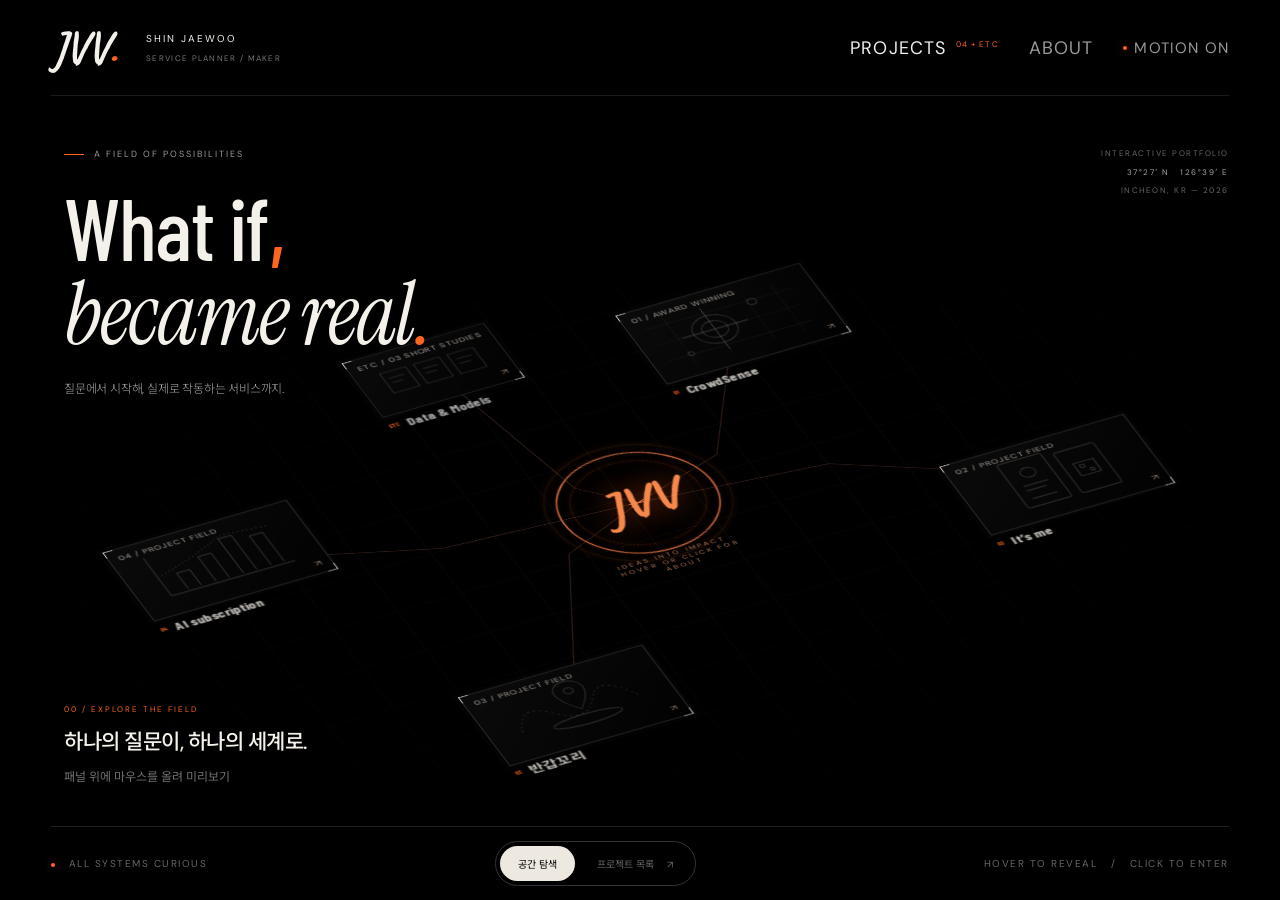
==== commit 1d6c7225: "Restore unified central About hover interaction Use one finite dwell state across the JVV button's t" ====
--- a/index.html
+++ b/index.html
@@ -8,7 +8,7 @@
 <div class="intro"><p class="eyebrow"><span></span> A FIELD OF POSSIBILITIES</p><h1>What if<span class="comma">,</span><br><em>became real<span class="period">.</span></em></h1><p class="intro-ko">질문에서 시작해, 실제로 작동하는 서비스까지.</p></div>
 <div class="world-meta"><span>INTERACTIVE PORTFOLIO</span><b>37°27′ N &nbsp; 126°39′ E</b><span>INCHEON, KR — 2026</span></div>
 <div class="spatial-scene" id="spatial-scene" aria-label="네 대표 프로젝트와 ETC 실험 모음이 연결된 공간. 프로젝트에 마우스를 올리거나 선택해 탐색하세요.">
-<div class="scene-camera"><div class="floor" id="floor"><div class="floor-grid"></div><svg class="connections" viewBox="0 0 1400 900" aria-hidden="true"></svg><button class="core" id="core-button" type="button" aria-label="About 열기" aria-describedby="core-caption"><span class="core-fill" aria-hidden="true"></span><span class="core-ring ring-a"></span><span class="core-ring ring-b"></span><span class="core-ring ring-c"></span><span class="core-center">JVV</span><span class="core-caption" id="core-caption">IDEAS INTO IMPACT · CLICK FOR ABOUT</span></button><div id="nodes"></div></div></div>
+<div class="scene-camera"><div class="floor" id="floor"><div class="floor-grid"></div><svg class="connections" viewBox="0 0 1400 900" aria-hidden="true"></svg><button class="core" id="core-button" type="button" aria-label="About 열기" aria-haspopup="dialog" aria-describedby="core-caption"><span class="core-fill" aria-hidden="true"></span><span class="core-ring ring-a"></span><span class="core-ring ring-b"></span><span class="core-ring ring-c"></span><span class="core-center">JVV</span><span class="core-caption" id="core-caption">IDEAS INTO IMPACT · HOVER OR CLICK FOR ABOUT</span></button><div id="nodes"></div></div></div>
 <div class="scene-vignette" aria-hidden="true"></div>
 </div>
 <div class="hover-caption" aria-live="polite"><span class="caption-index">00 / EXPLORE THE FIELD</span><span class="caption-title">하나의 질문이, 하나의 세계로.</span><span class="caption-help">패널 위에 마우스를 올려보세요 <b>↗</b></span></div>
--- a/style.css
+++ b/style.css
@@ -32,11 +32,9 @@
 #about-dialog .close:focus-visible,#project-dialog .close:focus-visible{outline:0;outline-offset:0;box-shadow:none;color:var(--orange)}
 .floating-label{display:none!important}
 .core{border:0;padding:0;color:inherit;cursor:pointer;background:transparent;text-align:center}
-.core-fill{position:absolute;inset:0;border-radius:50%;background:#f7884b;transform:scale(var(--charge,0));transform-origin:center;transition:transform .06s linear;box-shadow:0 0 48px #f7884b88;z-index:0}
-.core-center{color:var(--core-text,#f7884b);transition:color .06s linear}
+.core-fill{position:absolute;inset:0;border-radius:50%;background:#f7884b;transform:scale(0);transform-origin:center;transition:none;box-shadow:0 0 48px #f7884b88;z-index:0}
+.core-center{color:#f7884b;transition:none}
 .core .core-ring,.core .core-center,.core .core-caption{z-index:1}
-.core.charged .core-center{color:#000;text-shadow:none}
-.core.charged .core-caption{color:#000}
 #about-dialog[open]{animation:holo-rise .72s cubic-bezier(.16,.84,.22,1) both;border-color:#ff9f6399;box-shadow:0 0 80px #ff651f26,0 0 0 1px #ffb87844}
 #about-dialog:before{content:'';position:absolute;inset:0;pointer-events:none;background:repeating-linear-gradient(0deg,transparent 0 3px,#ffb77a10 4px,#ffb77a03 5px);mix-blend-mode:screen;animation:holo-scan .72s steps(8,end) both}
 #about-dialog h2,#about-dialog p,#about-dialog .about-process{position:relative}
@@ -76,8 +74,14 @@
 .preview-button:hover{color:var(--orange);border-color:var(--orange)}
 .skip-link{position:absolute;left:16px;top:10px;z-index:100;background:#f4f1eb;color:#111;padding:12px 16px;transform:translateY(-180%)}
 .skip-link:focus{transform:none}
-.core:hover .core-fill,.core:focus-visible .core-fill{transform:scale(1);transition:transform .3s ease}
-.core:hover .core-center,.core:focus-visible .core-center{color:#000}
+/* One button state, independent of whether the pointer covers text or background. */
+.core.is-charging .core-fill{transform:scale(1);transition:transform var(--core-charge-duration) linear}
+.core.is-charging .core-center{color:#000;transition:color var(--core-charge-duration) linear;text-shadow:none}
+body.paused .core.is-charging .core-fill{transform:scale(0);transition:none}
+body.paused .core.is-charging .core-center{color:#f7884b;transition:none}
+.core.charge-complete .core-fill,body.paused .core.charge-complete .core-fill{transform:scale(1);transition:none}
+.core.charge-complete .core-center,body.paused .core.charge-complete .core-center{color:#000;transition:none}
+@media(prefers-reduced-motion:reduce){.core.is-charging .core-fill{transform:scale(0);transition:none}.core.is-charging .core-center{color:#f7884b;transition:none}.core.charge-complete .core-fill{transform:scale(1)}.core.charge-complete .core-center{color:#000}}
 #about-dialog .close:focus-visible,#project-dialog .close:focus-visible{outline:2px solid var(--orange);outline-offset:5px}
 .paused .floating-face,.paused .floating-face:before,.paused .floating-face:after,.paused dialog[open]{animation:none!important}
 @media(max-width:700px){.index-item{gap:10px}.index-row{grid-template-columns:26px 1fr 20px;padding:19px 0}.index-row strong{font-size:24px;overflow-wrap:anywhere}.preview-button{font-size:10px;padding:12px 6px}.index-heading{line-height:1.7;gap:12px}.nameplate{display:none}.world-bottom{gap:8px}}
@@ -94,3 +98,12 @@
 .index-collection .index-row strong{font-size:clamp(23px,2.6vw,36px);color:#bbb}
 .index-collection .index-row small{font-size:9px}
 @media(max-width:700px){.index-collection .index-row strong{font-size:23px}.index-collection .index-row{grid-template-columns:36px 1fr 20px}}
+
+/* Keep 3D decoration out of hit testing; native controls own the full target. */
+.spatial-scene,.scene-camera,.floor,#nodes,.node{pointer-events:none}
+.node-trigger,.core{pointer-events:auto}
+.node-trigger *,.core *{pointer-events:none}
+/* The preview is already outside the 3D floor, so focus must not reorder it. */
+.node.is-active{z-index:1}
+/* Camera easing is handled by app.js; a second CSS tween moves click targets. */
+.scene-camera{transition:none}
